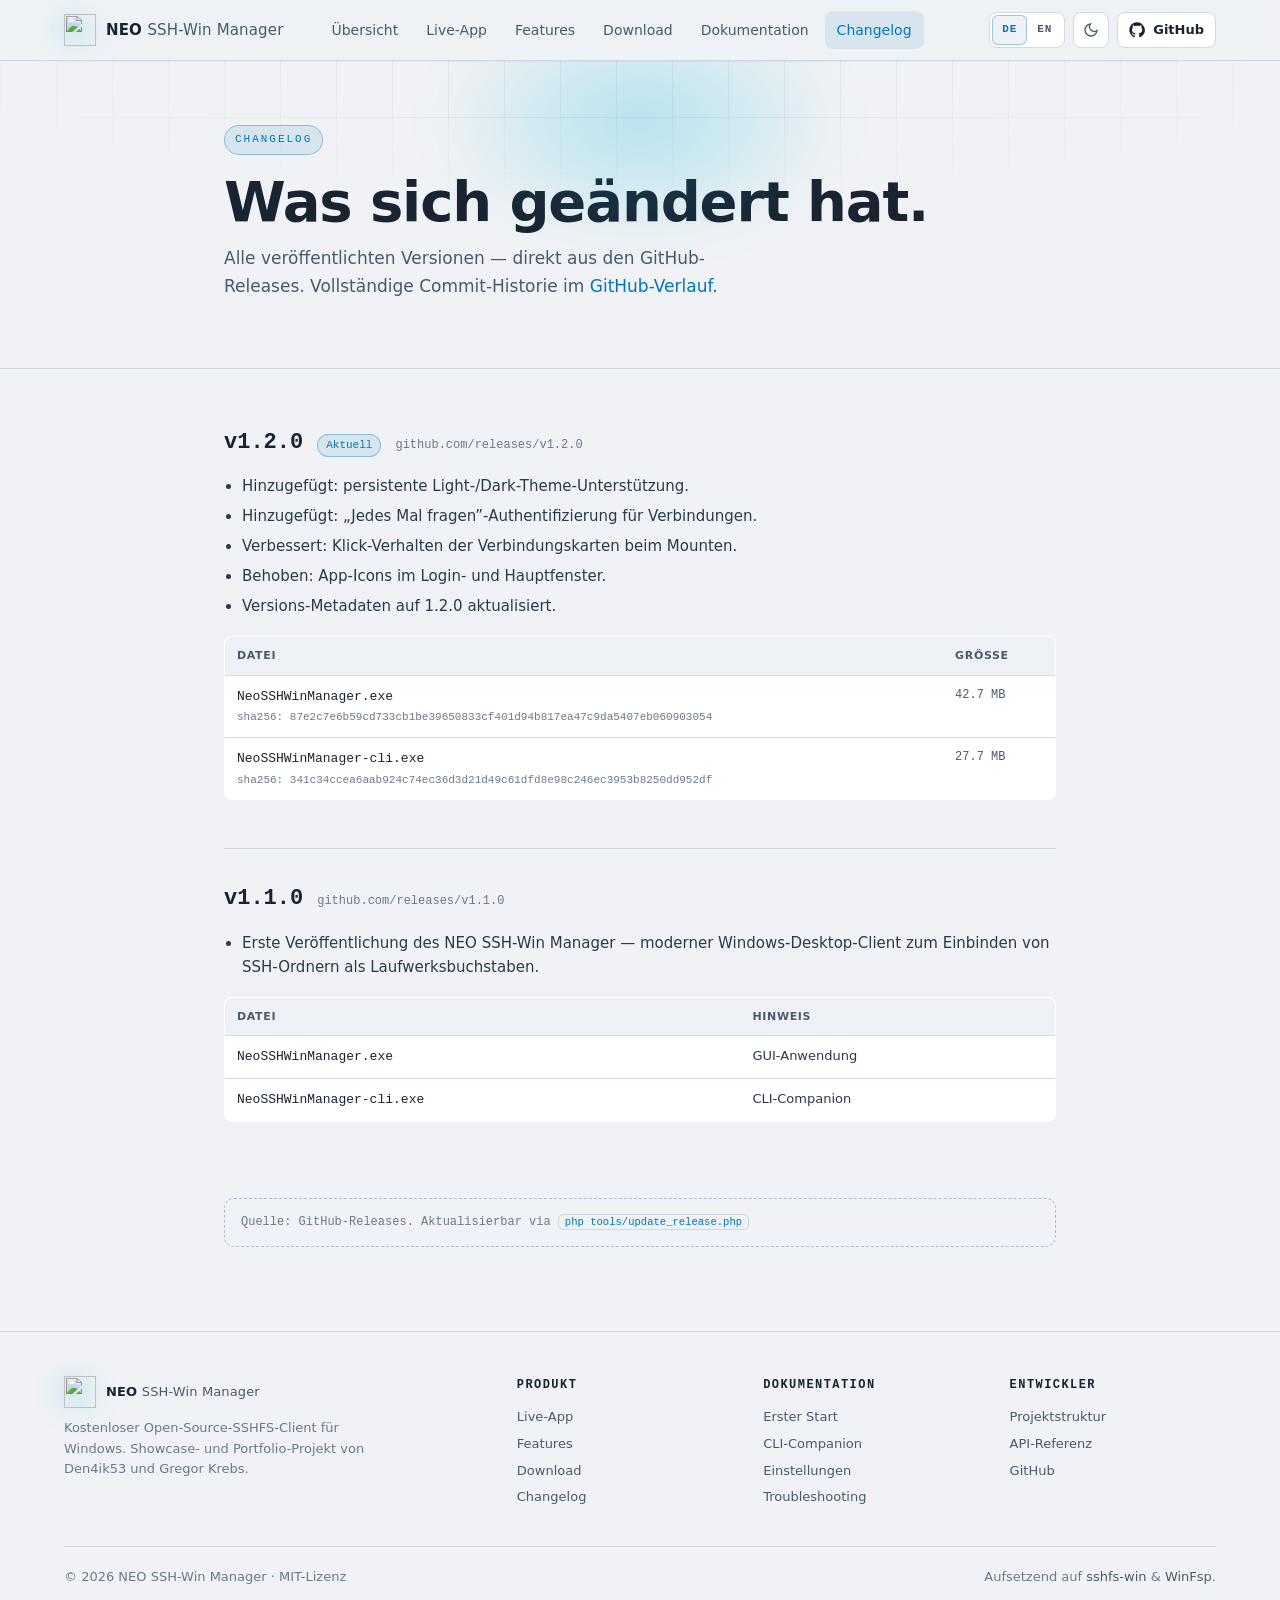
==== website/changelog.html @ 9e9fd8cf "feat: add project website and interactive browser simulation Static website (website/): - Landing pa" ====
<!DOCTYPE html>
<html lang="de" data-theme="dark">
<head>
  <meta charset="UTF-8" />
  <meta name="viewport" content="width=device-width, initial-scale=1.0" />
  <title data-i18n="title.changelog">Changelog — NEO SSH-Win Manager</title>
  <link rel="icon" type="image/png" href="assets/app_icon_only.png" />
  <link rel="stylesheet" href="assets/css/site.css" />
  <script src="assets/js/i18n.js" defer></script>
  <script src="assets/js/site.js" defer></script>
  <script src="assets/js/layout.js" defer></script>
  <style>
    .release { padding: 32px 0; border-bottom: 1px solid var(--border); }
    .release:last-child { border-bottom: none; }
    .release-head {
      display: flex; align-items: baseline; gap: 14px; flex-wrap: wrap;
      margin-bottom: 14px;
    }
    .release-tag {
      font-family: var(--mono);
      font-size: 22px;
      font-weight: 700;
      color: var(--text);
    }
    .release-date {
      font-family: var(--mono);
      font-size: 12px;
      color: var(--text-4);
    }
    .release-list { padding-left: 18px; margin: 8px 0 0; }
    .release-list li { margin: 6px 0; color: var(--text-2); }

    .assets-table {
      margin-top: 18px;
      width: 100%;
      border-collapse: collapse;
      font-size: 13px;
    }
    .assets-table th, .assets-table td {
      text-align: left;
      padding: 10px 12px;
      border-bottom: 1px solid var(--border);
    }
    .assets-table th {
      font-weight: 600;
      color: var(--text-3);
      font-size: 11px;
      text-transform: uppercase;
      letter-spacing: 0.06em;
    }
    .assets-table td a {
      font-family: var(--mono);
      font-size: 13px;
      color: var(--text);
    }
    .assets-table .sha {
      font-family: var(--mono);
      font-size: 11px;
      color: var(--text-4);
      word-break: break-all;
      display: block;
      margin-top: 2px;
    }
    .assets-table .size {
      font-family: var(--mono);
      font-size: 12px;
      color: var(--text-3);
      white-space: nowrap;
    }
    .source-fetched {
      margin-top: 28px;
      padding: 14px 16px;
      border: 1px dashed var(--border-strong);
      border-radius: 10px;
      font-size: 12px;
      color: var(--text-4);
      font-family: var(--mono);
    }
  </style>
</head>
<body>
  <div data-layout="topbar" data-pathprefix=""></div>

  <section class="hero" style="padding:64px 0 40px">
    <div class="container container-narrow">
      <span class="eyebrow" data-i18n="changelog.eyebrow">Changelog</span>
      <h1 style="margin-top:18px" data-i18n="changelog.title">Was sich geändert hat.</h1>
      <p class="lead">
        <span data-i18n="changelog.lead">Alle veröffentlichten Versionen — direkt aus den GitHub-Releases. Vollständige Commit-Historie im</span>
        <a href="https://github.com/gregorkrebs/neosshwinmanager/commits/main" target="_blank" rel="noopener" data-i18n="changelog.history">GitHub-Verlauf</a>.
      </p>
    </div>
  </section>

  <section class="section" style="padding-top:24px">
    <div class="container container-narrow">

      <!-- ============================================================ -->
      <!-- Auto-generated by tools/fetch_changelog.py — do not edit by  -->
      <!-- hand. Re-run the tool to refresh. Block start.               -->
      <!-- ============================================================ -->
      <div data-changelog-releases>

        <article class="release">
          <div class="release-head">
            <span class="release-tag">v1.2.0</span>
            <span class="badge accent" data-i18n="changelog.latest">Aktuell</span>
            <a class="release-date" href="https://github.com/gregorkrebs/neosshwinmanager/releases/tag/v1.2.0" target="_blank" rel="noopener">github.com/releases/v1.2.0</a>
          </div>
          <ul class="release-list">
            <li data-i18n="changelog.v120.theme">Hinzugefügt: persistente Light-/Dark-Theme-Unterstützung.</li>
            <li data-i18n="changelog.v120.ask">Hinzugefügt: „Jedes Mal fragen"-Authentifizierung für Verbindungen.</li>
            <li data-i18n="changelog.v120.click">Verbessert: Klick-Verhalten der Verbindungskarten beim Mounten.</li>
            <li data-i18n="changelog.v120.icons">Behoben: App-Icons im Login- und Hauptfenster.</li>
            <li data-i18n="changelog.v120.bump">Versions-Metadaten auf 1.2.0 aktualisiert.</li>
          </ul>
          <table class="assets-table">
            <thead>
              <tr><th data-i18n="changelog.col.asset">Datei</th><th data-i18n="changelog.col.size">Größe</th></tr>
            </thead>
            <tbody>
              <tr>
                <td>
                  <a href="https://github.com/gregorkrebs/neosshwinmanager/releases/download/v1.2.0/NeoSSHWinManager.exe">NeoSSHWinManager.exe</a>
                  <span class="sha">sha256: 87e2c7e6b59cd733cb1be39650833cf401d94b817ea47c9da5407eb060903054</span>
                </td>
                <td class="size">42.7 MB</td>
              </tr>
              <tr>
                <td>
                  <a href="https://github.com/gregorkrebs/neosshwinmanager/releases/download/v1.2.0/NeoSSHWinManager-cli.exe">NeoSSHWinManager-cli.exe</a>
                  <span class="sha">sha256: 341c34ccea6aab924c74ec36d3d21d49c61dfd8e98c246ec3953b8250dd952df</span>
                </td>
                <td class="size">27.7 MB</td>
              </tr>
            </tbody>
          </table>
        </article>

        <article class="release">
          <div class="release-head">
            <span class="release-tag">v1.1.0</span>
            <a class="release-date" href="https://github.com/gregorkrebs/neosshwinmanager/releases/tag/v1.1.0" target="_blank" rel="noopener">github.com/releases/v1.1.0</a>
          </div>
          <ul class="release-list">
            <li data-i18n="changelog.v110.first">
              Erste Veröffentlichung des NEO SSH-Win Manager — moderner Windows-Desktop-Client zum Einbinden von SSH-Ordnern als Laufwerksbuchstaben.
            </li>
          </ul>
          <table class="assets-table">
            <thead>
              <tr><th data-i18n="changelog.col.asset">Datei</th><th data-i18n="changelog.col.notes">Hinweis</th></tr>
            </thead>
            <tbody>
              <tr>
                <td>
                  <a href="https://github.com/gregorkrebs/neosshwinmanager/releases/download/v1.1.0/NeoSSHWinManager.exe">NeoSSHWinManager.exe</a>
                </td>
                <td data-i18n="changelog.v110.gui">GUI-Anwendung</td>
              </tr>
              <tr>
                <td>
                  <a href="https://github.com/gregorkrebs/neosshwinmanager/releases/download/v1.1.0/NeoSSHWinManager-cli.exe">NeoSSHWinManager-cli.exe</a>
                </td>
                <td data-i18n="changelog.v110.cli">CLI-Companion</td>
              </tr>
            </tbody>
          </table>
        </article>

      </div>
      <!-- End auto-generated block -->

      <p class="source-fetched">
        <span data-i18n="changelog.source">Quelle: GitHub-Releases. Aktualisierbar via</span>
        <code>php tools/update_release.php</code>
      </p>

    </div>
  </section>

  <div data-layout="footer" data-pathprefix=""></div>
</body>
</html>
---- website/assets/css/site.css ----
/* ============================================================
   NEO SSH-Win Manager — Showcase Website
   Stylesheet (Dark + Light), inspired by app theme.py
   ============================================================ */

/* ============================================================
   NEO SSH-Win Manager — Showcase Website
   Stylesheet (Dark + Light), inspired by app theme.py
   ============================================================ */

@font-face {
  font-family: "Inter";
  src: url("../fonts/inter-400.ttf") format("truetype");
  font-style: normal;
  font-weight: 400;
  font-display: swap;
}

@font-face {
  font-family: "Inter";
  src: url("../fonts/inter-500.ttf") format("truetype");
  font-style: normal;
  font-weight: 500;
  font-display: swap;
}

@font-face {
  font-family: "Inter";
  src: url("../fonts/inter-600.ttf") format("truetype");
  font-style: normal;
  font-weight: 600;
  font-display: swap;
}

@font-face {
  font-family: "Inter";
  src: url("../fonts/inter-700.ttf") format("truetype");
  font-style: normal;
  font-weight: 700;
  font-display: swap;
}

@font-face {
  font-family: "JetBrains Mono";
  src: url("../fonts/jetbrains-mono-400.ttf") format("truetype");
  font-style: normal;
  font-weight: 400;
  font-display: swap;
}

@font-face {
  font-family: "JetBrains Mono";
  src: url("../fonts/jetbrains-mono-500.ttf") format("truetype");
  font-style: normal;
  font-weight: 500;
  font-display: swap;
}

@font-face {
  font-family: "JetBrains Mono";
  src: url("../fonts/jetbrains-mono-600.ttf") format("truetype");
  font-style: normal;
  font-weight: 600;
  font-display: swap;
}

:root {
  /* Brand */
  --accent: #00b4d8;
  --accent-2: #0077b6;
  --accent-soft: rgba(0, 180, 216, 0.12);
  --accent-border: rgba(0, 180, 216, 0.35);
  --ok: #00d464;
  --warn: #f59e0b;
  --err: #ef4444;

  /* Mono font stack */
  --mono: "JetBrains Mono", "Fira Code", ui-monospace, "Cascadia Mono",
          "SF Mono", Menlo, Consolas, monospace;
  --sans: "Inter", "Segoe UI", system-ui, -apple-system, sans-serif;
}

/* Dark (default) — values lifted from src/ui/theme.py */
:root,
[data-theme="dark"] {
  --bg-0: #0a0a0f;        /* deepest */
  --bg-1: #0d0d12;        /* main bg */
  --bg-2: #0f0f1a;        /* tabs / pane */
  --bg-3: #14141f;        /* card */
  --bg-4: #1a1a2e;        /* hover / sidebar */
  --bg-code: #08080c;
  --border: #1e1e30;
  --border-strong: #2a2a4a;
  --text: #e4eaf0;
  --text-2: #c8d6e5;
  --text-3: #8b949e;
  --text-4: #556070;
  --text-faint: #3f4e5e;
  --link: #58a6ff;

  --shadow-card: 0 1px 0 rgba(255, 255, 255, 0.02) inset,
                 0 24px 60px -30px rgba(0, 0, 0, 0.7);
  --grid-line: rgba(255, 255, 255, 0.035);
}

[data-theme="light"] {
  --bg-0: #e4e8ef;
  --bg-1: #f0f2f5;
  --bg-2: #f8fafc;
  --bg-3: #ffffff;
  --bg-4: #eef2f7;
  --bg-code: #0f1218;     /* keep code blocks dark in light mode */
  --border: #d0d8e4;
  --border-strong: #a8c0d8;
  --text: #1a2332;
  --text-2: #2a3a4a;
  --text-3: #4a5a6a;
  --text-4: #6a7a8a;
  --text-faint: #9aacbe;
  --link: #0077b6;
  --accent: #0077b6;
  --accent-2: #00b4d8;
  --accent-soft: rgba(0, 119, 182, 0.10);
  --accent-border: rgba(0, 119, 182, 0.35);

  --shadow-card: 0 1px 2px rgba(15, 23, 42, 0.04),
                 0 12px 40px -20px rgba(15, 23, 42, 0.18);
  --grid-line: rgba(15, 23, 42, 0.05);
}

/* ----------------------------------------------------------- */
/* Reset                                                        */
/* ----------------------------------------------------------- */
*, *::before, *::after { box-sizing: border-box; }
html { scroll-behavior: smooth; }
body {
  margin: 0;
  background: var(--bg-1);
  color: var(--text-2);
  font-family: var(--sans);
  font-size: 15px;
  line-height: 1.6;
  -webkit-font-smoothing: antialiased;
  text-rendering: optimizeLegibility;
}
a { color: var(--link); text-decoration: none; }
a:hover { color: var(--accent); }
img, svg { max-width: 100%; display: block; }
button { font: inherit; cursor: pointer; }
code, pre, kbd { font-family: var(--mono); }
::selection { background: var(--accent); color: #0a0a0f; }

/* ----------------------------------------------------------- */
/* Layout                                                       */
/* ----------------------------------------------------------- */
.container {
  max-width: 1200px;
  margin: 0 auto;
  padding: 0 24px;
}
.container-narrow {
  max-width: 880px;
  margin: 0 auto;
  padding: 0 24px;
}

/* ----------------------------------------------------------- */
/* Top Bar                                                      */
/* ----------------------------------------------------------- */
.topbar {
  position: sticky;
  top: 0;
  z-index: 50;
  background: color-mix(in oklab, var(--bg-1) 88%, transparent);
  backdrop-filter: saturate(140%) blur(10px);
  -webkit-backdrop-filter: saturate(140%) blur(10px);
  border-bottom: 1px solid var(--border);
}
.topbar-inner {
  display: flex;
  align-items: center;
  gap: 24px;
  height: 60px;
}
.brand {
  display: flex;
  align-items: center;
  gap: 10px;
  color: var(--text);
  font-weight: 600;
  letter-spacing: 0.01em;
}
.brand-mark {
  width: 32px; height: 32px;
  display: block;
  object-fit: contain;
  filter: drop-shadow(0 4px 14px rgba(0, 180, 216, 0.45));
}
.brand-name { font-family: var(--sans); line-height: 16px;}
.brand-name b { color: var(--text); }
.brand-name span { color: var(--text-3); font-weight: 500; }

.nav {
  display: flex;
  gap: 4px;
  margin-left: 12px;
}
.nav a {
  color: var(--text-3);
  padding: 8px 12px;
  border-radius: 8px;
  font-size: 14px;
  font-weight: 500;
}
.nav a:hover { color: var(--text); background: var(--bg-3); }
.nav a.active { color: var(--accent); background: var(--accent-soft); }

.topbar-actions {
  margin-left: auto;
  display: flex;
  align-items: center;
  gap: 8px;
}
.icon-btn {
  width: 36px; height: 36px;
  border-radius: 8px;
  background: var(--bg-3);
  border: 1px solid var(--border);
  color: var(--text-3);
  display: grid; place-items: center;
  transition: all 0.15s;
}
.icon-btn:hover {
  background: var(--bg-4);
  border-color: var(--border-strong);
  color: var(--text);
}
.icon-btn svg { width: 16px; height: 16px; }

.menu-btn { display: none; }

/* ----------------------------------------------------------- */
/* Language switch                                              */
/* ----------------------------------------------------------- */
.lang-switch {
  display: inline-flex;
  background: var(--bg-3);
  border: 1px solid var(--border);
  border-radius: 8px;
  padding: 2px;
  height: 36px;
  box-sizing: border-box;
}
.lang-switch button {
  appearance: none;
  background: transparent;
  border: 0;
  color: var(--text-3);
  font-family: var(--mono);
  font-size: 11px;
  font-weight: 600;
  letter-spacing: 0.08em;
  padding: 0 10px;
  border-radius: 6px;
  cursor: pointer;
  transition: all 0.15s;
  min-width: 30px;
}
.lang-switch button:hover { color: var(--text); }
.lang-switch button.active {
  background: var(--bg-4);
  color: var(--accent);
  box-shadow: 0 0 0 1px var(--accent-border) inset;
}

/* ----------------------------------------------------------- */
/* Buttons                                                      */
/* ----------------------------------------------------------- */
.btn {
  display: inline-flex;
  align-items: center;
  gap: 8px;
  padding: 10px 16px;
  border-radius: 8px;
  font-size: 14px;
  font-weight: 600;
  border: 1px solid var(--border);
  background: var(--bg-3);
  color: var(--text);
  transition: all 0.15s ease;
  text-decoration: none;
  white-space: nowrap;
}
.btn:hover {
  border-color: var(--border-strong);
  background: var(--bg-4);
  color: var(--text);
}
.btn svg { width: 16px; height: 16px; }
.btn-primary {
  background: linear-gradient(180deg, var(--accent), var(--accent-2));
  color: #fff;
  border: 1px solid transparent;
  box-shadow: 0 1px 0 rgba(255,255,255,0.18) inset,
              0 8px 24px -8px rgba(0, 180, 216, 0.6);
}
.btn-primary:hover {
  color: #fff;
  filter: brightness(1.08);
}
.btn-ghost {
  background: transparent;
}
.btn-sm { padding: 7px 11px; font-size: 13px; }
.btn-lg { padding: 13px 20px; font-size: 15px; }

/* ----------------------------------------------------------- */
/* Hero                                                         */
/* ----------------------------------------------------------- */
.hero {
  position: relative;
  padding: 72px 0 56px;
  border-bottom: 1px solid var(--border);
  overflow: hidden;
}
.hero::before {
  content: "";
  position: absolute; inset: 0;
  background-image:
    linear-gradient(var(--grid-line) 1px, transparent 1px),
    linear-gradient(90deg, var(--grid-line) 1px, transparent 1px);
  background-size: 56px 56px;
  mask-image: radial-gradient(ellipse 80% 60% at 50% 0%, #000 30%, transparent 75%);
  -webkit-mask-image: radial-gradient(ellipse 80% 60% at 50% 0%, #000 30%, transparent 75%);
  pointer-events: none;
}
.hero::after {
  content: "";
  position: absolute;
  top: -120px; left: 50%;
  width: 600px; height: 360px;
  transform: translateX(-50%);
  background: radial-gradient(closest-side, rgba(0, 180, 216, 0.25), transparent 70%);
  filter: blur(20px);
  pointer-events: none;
}
.hero-inner {
  position: relative;
  display: grid;
  grid-template-columns: 1.05fr 1fr;
  gap: 56px;
  align-items: center;
}
.eyebrow {
  display: inline-flex;
  align-items: center;
  gap: 8px;
  font-family: var(--mono);
  font-size: 11px;
  text-transform: uppercase;
  letter-spacing: 0.18em;
  color: var(--accent);
  background: var(--accent-soft);
  border: 1px solid var(--accent-border);
  padding: 5px 10px;
  border-radius: 999px;
}
.eyebrow .dot {
  width: 6px; height: 6px; border-radius: 50%;
  background: var(--ok);
  box-shadow: 0 0 0 3px rgba(0, 212, 100, 0.18);
}
.hero h1 {
  font-size: clamp(34px, 5vw, 56px);
  font-weight: 700;
  line-height: 1.05;
  letter-spacing: -0.02em;
  color: var(--text);
  margin: 18px 0 14px;
}
.hero h1 .accent {
  background: linear-gradient(180deg, var(--accent) 30%, var(--accent-2));
  -webkit-background-clip: text; background-clip: text;
  color: transparent;
}
.hero p.lead {
  font-size: 17px;
  color: var(--text-3);
  max-width: 560px;
  margin: 0 0 28px;
}
.hero-actions {
  display: flex;
  flex-wrap: wrap;
  gap: 10px;
  margin-bottom: 22px;
}
.hero-meta {
  display: flex;
  flex-wrap: wrap;
  gap: 22px;
  color: var(--text-4);
  font-size: 13px;
}
.hero-meta .meta-item {
  display: inline-flex; align-items: center; gap: 8px;
}
.hero-meta svg { width: 14px; height: 14px; color: var(--accent); }

/* App preview frame in hero */
.app-frame {
  position: relative;
  background: var(--bg-3);
  border: 1px solid var(--border);
  border-radius: 14px;
  box-shadow: var(--shadow-card),
              0 0 0 1px rgba(0, 180, 216, 0.06),
              0 60px 100px -50px rgba(0, 180, 216, 0.25);
  overflow: hidden;
}
.app-frame .titlebar {
  display: flex; align-items: center; gap: 8px;
  padding: 10px 14px;
  background: var(--bg-4);
  border-bottom: 1px solid var(--border);
  font-family: var(--mono); font-size: 11px; color: var(--text-4);
}
.app-frame .titlebar .dots {
  display: flex; gap: 6px; margin-right: 10px;
}
.app-frame .titlebar .dots span {
  width: 11px; height: 11px; border-radius: 50%;
  background: var(--text-faint); opacity: 0.45;
}

/* ----------------------------------------------------------- */
/* Sections                                                     */
/* ----------------------------------------------------------- */
.section {
  padding: 72px 0;
  border-bottom: 1px solid var(--border);
}
.section-title {
  font-size: clamp(24px, 3vw, 32px);
  font-weight: 700;
  color: var(--text);
  letter-spacing: -0.01em;
  margin: 0 0 6px;
}
.section-sub {
  color: var(--text-3);
  margin: 0 0 36px;
  max-width: 640px;
}
.section-eyebrow {
  font-family: var(--mono);
  font-size: 11px;
  letter-spacing: 0.18em;
  text-transform: uppercase;
  color: var(--accent);
  margin: 0 0 12px;
}

/* Cards / grids */
.grid {
  display: grid;
  gap: 16px;
}
.grid-3 { grid-template-columns: repeat(3, 1fr); }
.grid-2 { grid-template-columns: repeat(2, 1fr); }

.card {
  background: var(--bg-3);
  border: 1px solid var(--border);
  border-radius: 12px;
  padding: 22px;
  transition: border-color 0.15s, transform 0.15s;
}
.card:hover {
  border-color: var(--border-strong);
}
.card .card-icon {
  width: 36px; height: 36px;
  border-radius: 8px;
  background: var(--accent-soft);
  border: 1px solid var(--accent-border);
  color: var(--accent);
  display: grid; place-items: center;
  margin-bottom: 14px;
}
.card .card-icon svg { width: 18px; height: 18px; }

.card.feature-highlight {
  border-color: var(--accent-border);
  background:
    linear-gradient(180deg, rgba(0, 180, 216, 0.06), transparent 40%),
    var(--bg-3);
  position: relative;
}
.card.feature-highlight::before {
  content: "";
  position: absolute;
  inset: -1px;
  border-radius: inherit;
  padding: 1px;
  background: linear-gradient(180deg, var(--accent-border), transparent 60%);
  -webkit-mask: linear-gradient(#000 0 0) content-box, linear-gradient(#000 0 0);
          mask: linear-gradient(#000 0 0) content-box, linear-gradient(#000 0 0);
  -webkit-mask-composite: xor;
          mask-composite: exclude;
  pointer-events: none;
}
.card.feature-highlight .card-icon {
  background: linear-gradient(135deg, var(--accent-2), var(--accent));
  color: #fff;
  box-shadow: 0 6px 18px -8px rgba(0, 180, 216, 0.6);
}
.card h3 {
  font-size: 15px;
  font-weight: 600;
  color: var(--text);
  margin: 0 0 6px;
}
.card p {
  font-size: 14px;
  color: var(--text-3);
  margin: 0;
}

/* ----------------------------------------------------------- */
/* Code blocks                                                  */
/* ----------------------------------------------------------- */
pre {
  background: var(--bg-code);
  color: #c8d6e5;
  border: 1px solid #1a1a2e;
  border-radius: 10px;
  padding: 16px 18px;
  overflow-x: auto;
  font-size: 13px;
  line-height: 1.55;
  margin: 16px 0;
}
:not(pre) > code {
  background: var(--bg-4);
  color: var(--accent);
  border: 1px solid var(--border);
  padding: 1px 6px;
  border-radius: 5px;
  font-size: 0.88em;
}
pre code { color: inherit; background: none; border: none; padding: 0; }

/* ----------------------------------------------------------- */
/* Docs layout                                                  */
/* ----------------------------------------------------------- */
.docs {
  display: grid;
  grid-template-columns: 240px 1fr;
  gap: 48px;
  padding: 36px 0 72px;
}
.docs-side {
  position: sticky;
  top: 80px;
  align-self: start;
  max-height: calc(100vh - 100px);
  overflow-y: auto;
  padding-right: 8px;
  font-size: 14px;
}
.docs-side .group {
  margin-bottom: 22px;
}
.docs-side .group-title {
  font-family: var(--mono);
  font-size: 10px;
  letter-spacing: 0.18em;
  text-transform: uppercase;
  color: var(--text-4);
  margin: 0 0 8px;
  padding-left: 10px;
}
.docs-side a {
  display: block;
  padding: 6px 10px;
  border-radius: 6px;
  color: var(--text-3);
  font-weight: 500;
}
.docs-side a:hover { background: var(--bg-3); color: var(--text); }
.docs-side a.active {
  background: var(--accent-soft);
  color: var(--accent);
  border-left: 2px solid var(--accent);
  padding-left: 8px;
}

.docs-main {
  min-width: 0;
}
.docs-main h1 {
  font-size: clamp(28px, 3vw, 36px);
  font-weight: 700;
  color: var(--text);
  letter-spacing: -0.01em;
  margin: 0 0 8px;
}
.docs-main > .lead {
  color: var(--text-3);
  font-size: 16px;
  margin: 0 0 32px;
}
.docs-main h2 {
  font-size: 22px;
  font-weight: 700;
  color: var(--text);
  margin: 40px 0 8px;
  letter-spacing: -0.005em;
}
.docs-main h3 {
  font-size: 16px;
  font-weight: 600;
  color: var(--text);
  margin: 28px 0 6px;
}
.docs-main p { color: var(--text-2); margin: 10px 0; }
.docs-main ul, .docs-main ol {
  color: var(--text-2);
  padding-left: 22px;
}
.docs-main li { margin: 5px 0; }
.docs-main hr {
  border: none;
  border-top: 1px solid var(--border);
  margin: 36px 0;
}

.callout {
  display: flex;
  gap: 12px;
  padding: 14px 16px;
  border: 1px solid var(--border);
  border-left: 3px solid var(--accent);
  background: var(--bg-3);
  border-radius: 8px;
  margin: 18px 0;
  font-size: 14px;
  color: var(--text-2);
}
.callout.warn { border-left-color: var(--warn); }
.callout.warn .callout-icon { color: var(--warn); }
.callout.danger { border-left-color: var(--err); }
.callout.danger .callout-icon { color: var(--err); }
.callout-icon { color: var(--accent); flex: none; }
.callout-icon svg { width: 18px; height: 18px; margin-top: 2px; }
.callout strong { color: var(--text); }

/* Tables */
table {
  width: 100%;
  border-collapse: collapse;
  margin: 16px 0;
  font-size: 14px;
  background: var(--bg-3);
  border: 1px solid var(--border);
  border-radius: 8px;
  overflow: hidden;
}
th, td {
  text-align: left;
  padding: 10px 14px;
  border-bottom: 1px solid var(--border);
  vertical-align: top;
}
th {
  background: var(--bg-4);
  color: var(--text);
  font-weight: 600;
  font-size: 12px;
  text-transform: uppercase;
  letter-spacing: 0.05em;
}
tr:last-child td { border-bottom: none; }
td code { white-space: nowrap; }

/* ----------------------------------------------------------- */
/* App mockup (used in hero)                                    */
/* ----------------------------------------------------------- */
.app-mockup { font-family: var(--sans); font-size: 12px; }
.app-mockup .app-body {
  display: grid;
  grid-template-columns: 56px 3fr 2fr;
  height: 360px;
}
.app-mockup .sidebar {
  background: var(--bg-1);
  border-right: 1px solid var(--border);
  padding: 14px 8px;
  display: flex; flex-direction: column; gap: 8px; align-items: center;
}
.app-mockup .side-icon {
  width: 36px; height: 36px;
  border-radius: 8px;
  background: var(--bg-3);
  border: 1px solid var(--border);
  display: grid; place-items: center;
  color: var(--text-4);
}
.app-mockup .side-icon.active {
  background: var(--accent-soft);
  border-color: var(--accent-border);
  color: var(--accent);
}
.app-mockup .side-icon svg { width: 16px; height: 16px; }
.app-mockup .main {
  padding: 14px;
  background: var(--bg-1);
  overflow: hidden;
}
.app-mockup .main-head {
  display: flex; justify-content: space-between; align-items: center;
  margin-bottom: 12px;
}
.app-mockup .main-head .title {
  color: var(--text); font-weight: 600; font-size: 13px;
}
.app-mockup .pill {
  display: inline-flex; align-items: center; gap: 6px;
  padding: 3px 8px;
  background: var(--bg-3);
  border: 1px solid var(--border);
  border-radius: 999px;
  color: var(--text-3);
  font-family: var(--mono); font-size: 10px;
}
.app-mockup .conn-row {
  display: grid;
  grid-template-columns: 22px 1fr auto auto;
  gap: 10px;
  align-items: center;
  padding: 10px 12px;
  background: var(--bg-3);
  border: 1px solid var(--border);
  border-radius: 10px;
  margin-bottom: 8px;
}
.app-mockup .conn-row.mounted {
  border-color: var(--accent-border);
  background: color-mix(in oklab, var(--bg-3) 80%, var(--accent-soft));
}
.app-mockup .conn-row .conn-icon {
  width: 22px; height: 22px;
  display: grid; place-items: center;
  color: var(--text-4);
}
.app-mockup .conn-row.mounted .conn-icon { color: var(--accent); }
.app-mockup .conn-row .conn-icon svg { width: 16px; height: 16px; }
.app-mockup .conn-row .conn-name {
  color: var(--text); font-weight: 600; font-size: 11px;
}
.app-mockup .conn-row .conn-host {
  color: var(--text-4); font-family: var(--mono); font-size: 8px;
}
.app-mockup .conn-row .drive {
  font-family: var(--mono); font-size: 8px; font-weight: 700;
  padding: 2px 7px;
  border-radius: 5px;
  background: var(--bg-4);
  color: var(--accent);
  border: 1px solid var(--accent-border);
}
.app-mockup .conn-row.mounted .drive {
  background: rgba(0, 212, 100, 0.10);
  color: var(--ok);
  border-color: var(--ok);
}
.app-mockup .conn-row .toggle {
  width: 18px; height: 18px;
  border-radius: 50%;
  border: 1px solid var(--border-strong);
  background: var(--bg-4);
  color: var(--text-3);
  display: grid; place-items: center;
}
.app-mockup .conn-row.mounted .toggle {
  background: rgba(0, 212, 100, 0.12);
  border-color: var(--ok);
  color: var(--ok);
}
.app-mockup .right {
  background: var(--bg-1);
  border-left: 1px solid var(--border);
  padding: 14px 12px;
  font-size: 11px;
}
.app-mockup .right .sec-title {
  color: var(--accent);
  font-family: var(--mono);
  font-size: 9px;
  text-transform: uppercase;
  letter-spacing: 0.12em;
  margin: 0 0 6px;
}
.app-mockup .stat {
  display: flex; justify-content: space-between;
  padding: 4px 0;
  color: var(--text-3);
}
.app-mockup .stat span { color: var(--text); font-family: var(--mono); }
.app-mockup .bar {
  height: 4px; background: var(--bg-3);
  border-radius: 4px; overflow: hidden;
  margin: 6px 0 12px;
}
.app-mockup .bar > i {
  display: block; height: 100%;
  background: linear-gradient(90deg, var(--accent-2), var(--accent));
}
.app-mockup .statusbar {
  display: flex; align-items: center; justify-content: space-between;
  padding: 6px 12px;
  background: var(--bg-0);
  border-top: 1px solid var(--border);
  color: var(--text-4);
  font-size: 10px;
  font-family: var(--mono);
}
.app-mockup .status-dot {
  width: 6px; height: 6px; border-radius: 50%;
  background: var(--ok); display: inline-block;
  margin-right: 6px;
  box-shadow: 0 0 8px var(--ok);
}

/* ----------------------------------------------------------- */
/* Logos / footer                                               */
/* ----------------------------------------------------------- */
.footer {
  padding: 44px 0;
  color: var(--text-4);
  font-size: 13px;
}
.footer-grid {
  display: grid;
  grid-template-columns: 2fr 1fr 1fr 1fr;
  gap: 40px;
  margin-bottom: 32px;
}
.footer h4 {
  color: var(--text);
  font-size: 12px;
  text-transform: uppercase;
  letter-spacing: 0.12em;
  margin: 0 0 12px;
  font-family: var(--mono);
}
.footer ul { list-style: none; padding: 0; margin: 0; }
.footer li { margin: 6px 0; }
.footer a { color: var(--text-3); }
.footer a:hover { color: var(--text); }
.footer-bottom {
  border-top: 1px solid var(--border);
  padding-top: 20px;
  display: flex; justify-content: space-between; flex-wrap: wrap; gap: 12px;
}

/* ----------------------------------------------------------- */
/* Tag / badge                                                  */
/* ----------------------------------------------------------- */
.badge {
  display: inline-flex; align-items: center; gap: 5px;
  padding: 2px 8px;
  font-size: 11px;
  font-family: var(--mono);
  background: var(--bg-4);
  color: var(--text-3);
  border: 1px solid var(--border);
  border-radius: 999px;
}
.badge.accent { color: var(--accent); border-color: var(--accent-border); background: var(--accent-soft); }
.badge.ok { color: var(--ok); border-color: rgba(0,212,100,0.4); background: rgba(0,212,100,0.10); }

/* ----------------------------------------------------------- */
/* Responsive                                                   */
/* ----------------------------------------------------------- */
@media (max-width: 1150px) {
  .hero-inner { grid-template-columns: 1fr; gap: 36px; }
  .grid-3 { grid-template-columns: repeat(2, 1fr); }
  .docs { grid-template-columns: 1fr; gap: 20px; }
  .docs-side {
    position: static;
    max-height: none;
    border: 1px solid var(--border);
    background: var(--bg-3);
    border-radius: 10px;
    padding: 16px;
  }
  .footer-grid { grid-template-columns: 1fr 1fr; }

  .nav { display: none; }
  .menu-btn { display: grid; }
  .nav.open {
    display: flex;
    position: absolute; left: 0; right: 0; top: 60px;
    flex-direction: column;
    background: var(--bg-1);
    padding: 12px 16px;
    border-bottom: 1px solid var(--border);
    gap: 2px;
  }
  .nav.open a { padding: 12px 14px; }
  .grid-3, .grid-2 { grid-template-columns: 1fr; }
  .footer-grid { grid-template-columns: 1fr; gap: 24px; }
  .section { padding: 56px 0; }
  .hero { padding: 48px 0 40px; }
  .app-mockup .app-body { grid-template-columns: 48px 1fr; }
  .app-mockup .right { display: none; }
}

@media (max-width: 625px) {
    .hero-actions a.btn.btn-primary.btn-lg {
    display: flex;
    flex-direction: row-reverse;
  }
  .hero-actions a {
      min-width: 100%;
      display: flex;
      justify-content: space-between;
  }
}

@media (max-width: 570px) {
  span[data-i18n="btn.github"] {
    display: none;
  }
}

@media (max-width: 530px) {
  button[aria-pressed="true"] {
    display: none;
  }
}

@media (max-width: 475px) {
  .brand-name {
      font-size: 12px;
  }
}
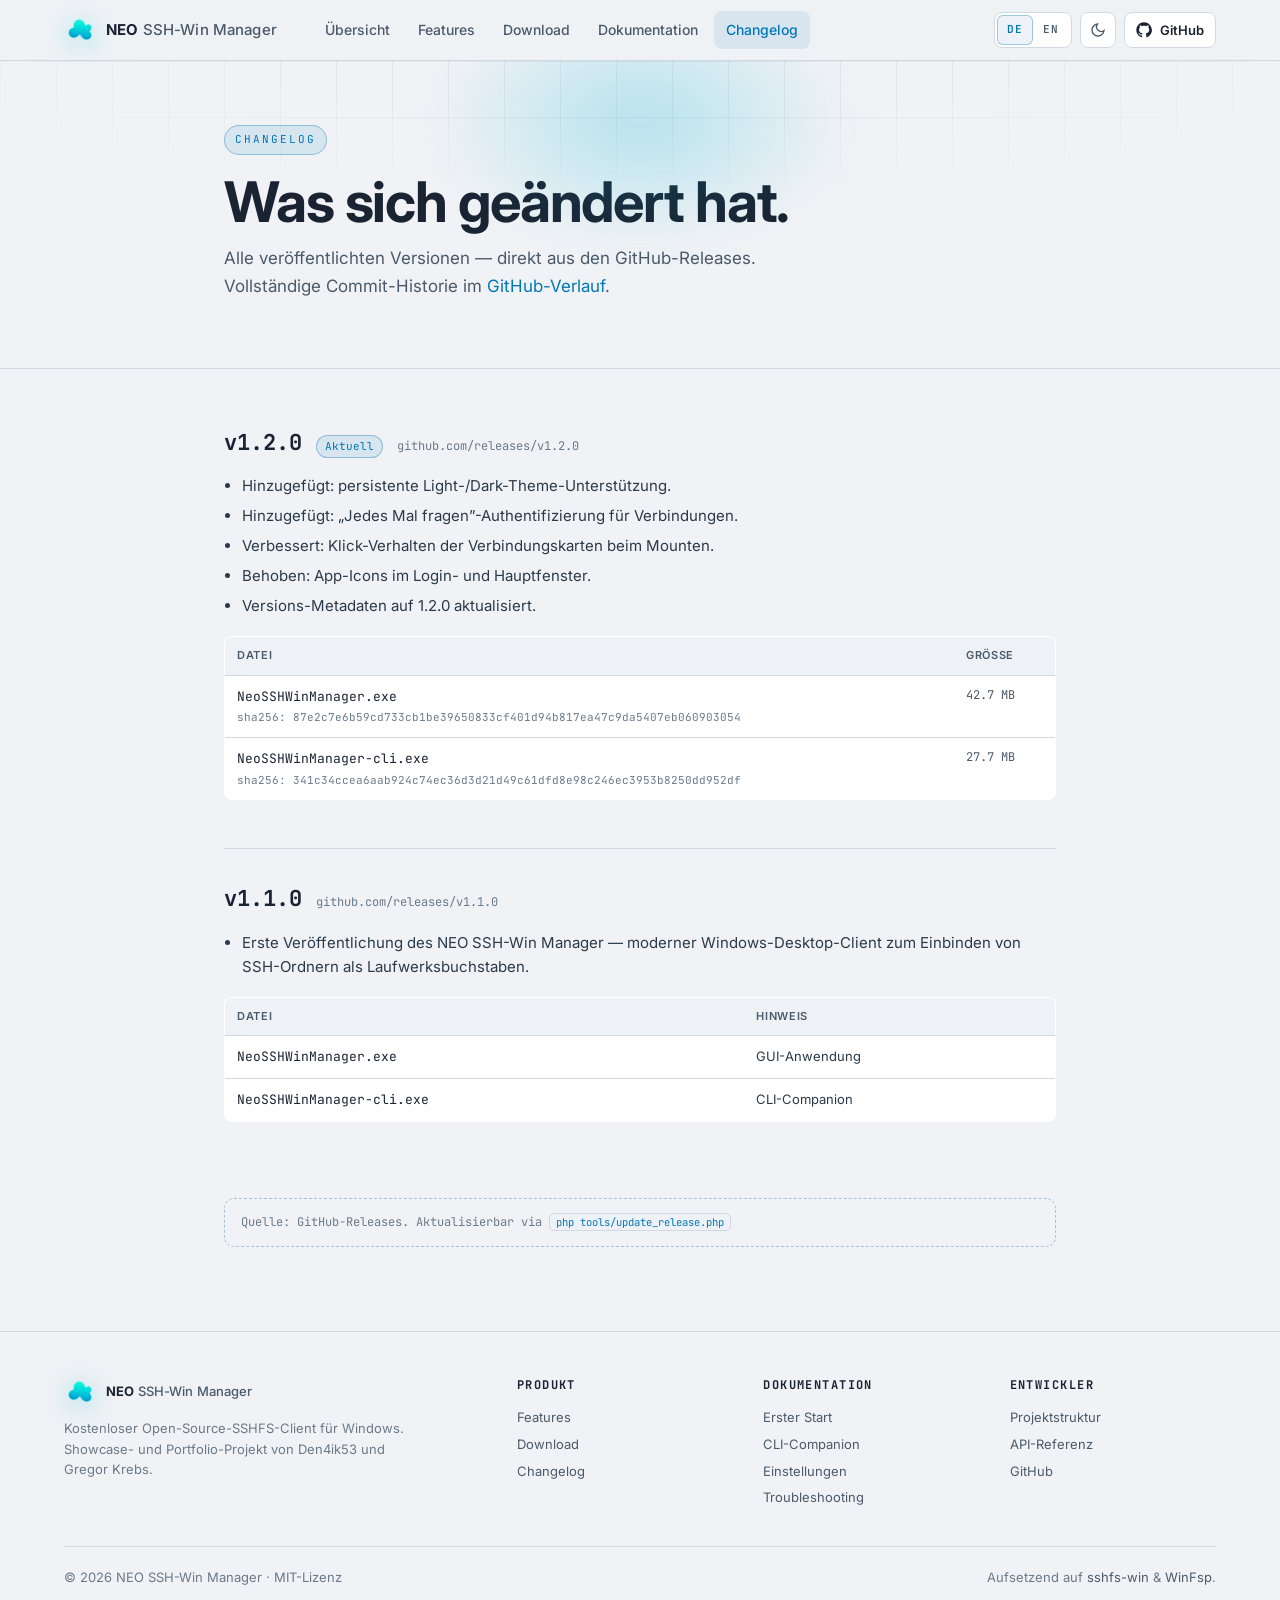
==== commit ea5813ad: "feat: add missing Lucide SVG icon assets x, arrow-right, minus, check and chevron-down icons were re" ====
--- a/website/changelog.html
+++ b/website/changelog.html
@@ -5,6 +5,7 @@
   <meta name="viewport" content="width=device-width, initial-scale=1.0" />
   <title data-i18n="title.changelog">Changelog — NEO SSH-Win Manager</title>
   <link rel="icon" type="image/png" href="assets/app_icon_only.png" />
+  <link rel="stylesheet" href="https://fonts.googleapis.com/css2?family=Inter:wght@400;500;600;700&family=JetBrains+Mono:wght@400;500;600&display=swap" />
   <link rel="stylesheet" href="assets/css/site.css" />
   <script src="assets/js/i18n.js" defer></script>
   <script src="assets/js/site.js" defer></script>
--- a/website/assets/css/site.css
+++ b/website/assets/css/site.css
@@ -2,67 +2,6 @@
    NEO SSH-Win Manager — Showcase Website
    Stylesheet (Dark + Light), inspired by app theme.py
    ============================================================ */
-
-/* ============================================================
-   NEO SSH-Win Manager — Showcase Website
-   Stylesheet (Dark + Light), inspired by app theme.py
-   ============================================================ */
-
-@font-face {
-  font-family: "Inter";
-  src: url("../fonts/inter-400.ttf") format("truetype");
-  font-style: normal;
-  font-weight: 400;
-  font-display: swap;
-}
-
-@font-face {
-  font-family: "Inter";
-  src: url("../fonts/inter-500.ttf") format("truetype");
-  font-style: normal;
-  font-weight: 500;
-  font-display: swap;
-}
-
-@font-face {
-  font-family: "Inter";
-  src: url("../fonts/inter-600.ttf") format("truetype");
-  font-style: normal;
-  font-weight: 600;
-  font-display: swap;
-}
-
-@font-face {
-  font-family: "Inter";
-  src: url("../fonts/inter-700.ttf") format("truetype");
-  font-style: normal;
-  font-weight: 700;
-  font-display: swap;
-}
-
-@font-face {
-  font-family: "JetBrains Mono";
-  src: url("../fonts/jetbrains-mono-400.ttf") format("truetype");
-  font-style: normal;
-  font-weight: 400;
-  font-display: swap;
-}
-
-@font-face {
-  font-family: "JetBrains Mono";
-  src: url("../fonts/jetbrains-mono-500.ttf") format("truetype");
-  font-style: normal;
-  font-weight: 500;
-  font-display: swap;
-}
-
-@font-face {
-  font-family: "JetBrains Mono";
-  src: url("../fonts/jetbrains-mono-600.ttf") format("truetype");
-  font-style: normal;
-  font-weight: 600;
-  font-display: swap;
-}
 
 :root {
   /* Brand */
@@ -196,7 +135,7 @@
   object-fit: contain;
   filter: drop-shadow(0 4px 14px rgba(0, 180, 216, 0.45));
 }
-.brand-name { font-family: var(--sans); line-height: 16px;}
+.brand-name { font-family: var(--sans); }
 .brand-name b { color: var(--text); }
 .brand-name span { color: var(--text-3); font-weight: 500; }
 
@@ -690,7 +629,7 @@
 .app-mockup { font-family: var(--sans); font-size: 12px; }
 .app-mockup .app-body {
   display: grid;
-  grid-template-columns: 56px 3fr 2fr;
+  grid-template-columns: 56px 1fr 180px;
   height: 360px;
 }
 .app-mockup .sidebar {
@@ -757,13 +696,13 @@
 .app-mockup .conn-row.mounted .conn-icon { color: var(--accent); }
 .app-mockup .conn-row .conn-icon svg { width: 16px; height: 16px; }
 .app-mockup .conn-row .conn-name {
-  color: var(--text); font-weight: 600; font-size: 11px;
+  color: var(--text); font-weight: 600; font-size: 12px;
 }
 .app-mockup .conn-row .conn-host {
-  color: var(--text-4); font-family: var(--mono); font-size: 8px;
+  color: var(--text-4); font-family: var(--mono); font-size: 10px;
 }
 .app-mockup .conn-row .drive {
-  font-family: var(--mono); font-size: 8px; font-weight: 700;
+  font-family: var(--mono); font-size: 10px; font-weight: 700;
   padding: 2px 7px;
   border-radius: 5px;
   background: var(--bg-4);
@@ -776,7 +715,7 @@
   border-color: var(--ok);
 }
 .app-mockup .conn-row .toggle {
-  width: 18px; height: 18px;
+  width: 26px; height: 26px;
   border-radius: 50%;
   border: 1px solid var(--border-strong);
   background: var(--bg-4);
@@ -884,7 +823,7 @@
 /* ----------------------------------------------------------- */
 /* Responsive                                                   */
 /* ----------------------------------------------------------- */
-@media (max-width: 1150px) {
+@media (max-width: 960px) {
   .hero-inner { grid-template-columns: 1fr; gap: 36px; }
   .grid-3 { grid-template-columns: repeat(2, 1fr); }
   .docs { grid-template-columns: 1fr; gap: 20px; }
@@ -897,7 +836,8 @@
     padding: 16px;
   }
   .footer-grid { grid-template-columns: 1fr 1fr; }
-
+}
+@media (max-width: 640px) {
   .nav { display: none; }
   .menu-btn { display: grid; }
   .nav.open {
@@ -917,33 +857,3 @@
   .app-mockup .app-body { grid-template-columns: 48px 1fr; }
   .app-mockup .right { display: none; }
 }
-
-@media (max-width: 625px) {
-    .hero-actions a.btn.btn-primary.btn-lg {
-    display: flex;
-    flex-direction: row-reverse;
-  }
-  .hero-actions a {
-      min-width: 100%;
-      display: flex;
-      justify-content: space-between;
-  }
-}
-
-@media (max-width: 570px) {
-  span[data-i18n="btn.github"] {
-    display: none;
-  }
-}
-
-@media (max-width: 530px) {
-  button[aria-pressed="true"] {
-    display: none;
-  }
-}
-
-@media (max-width: 475px) {
-  .brand-name {
-      font-size: 12px;
-  }
-}
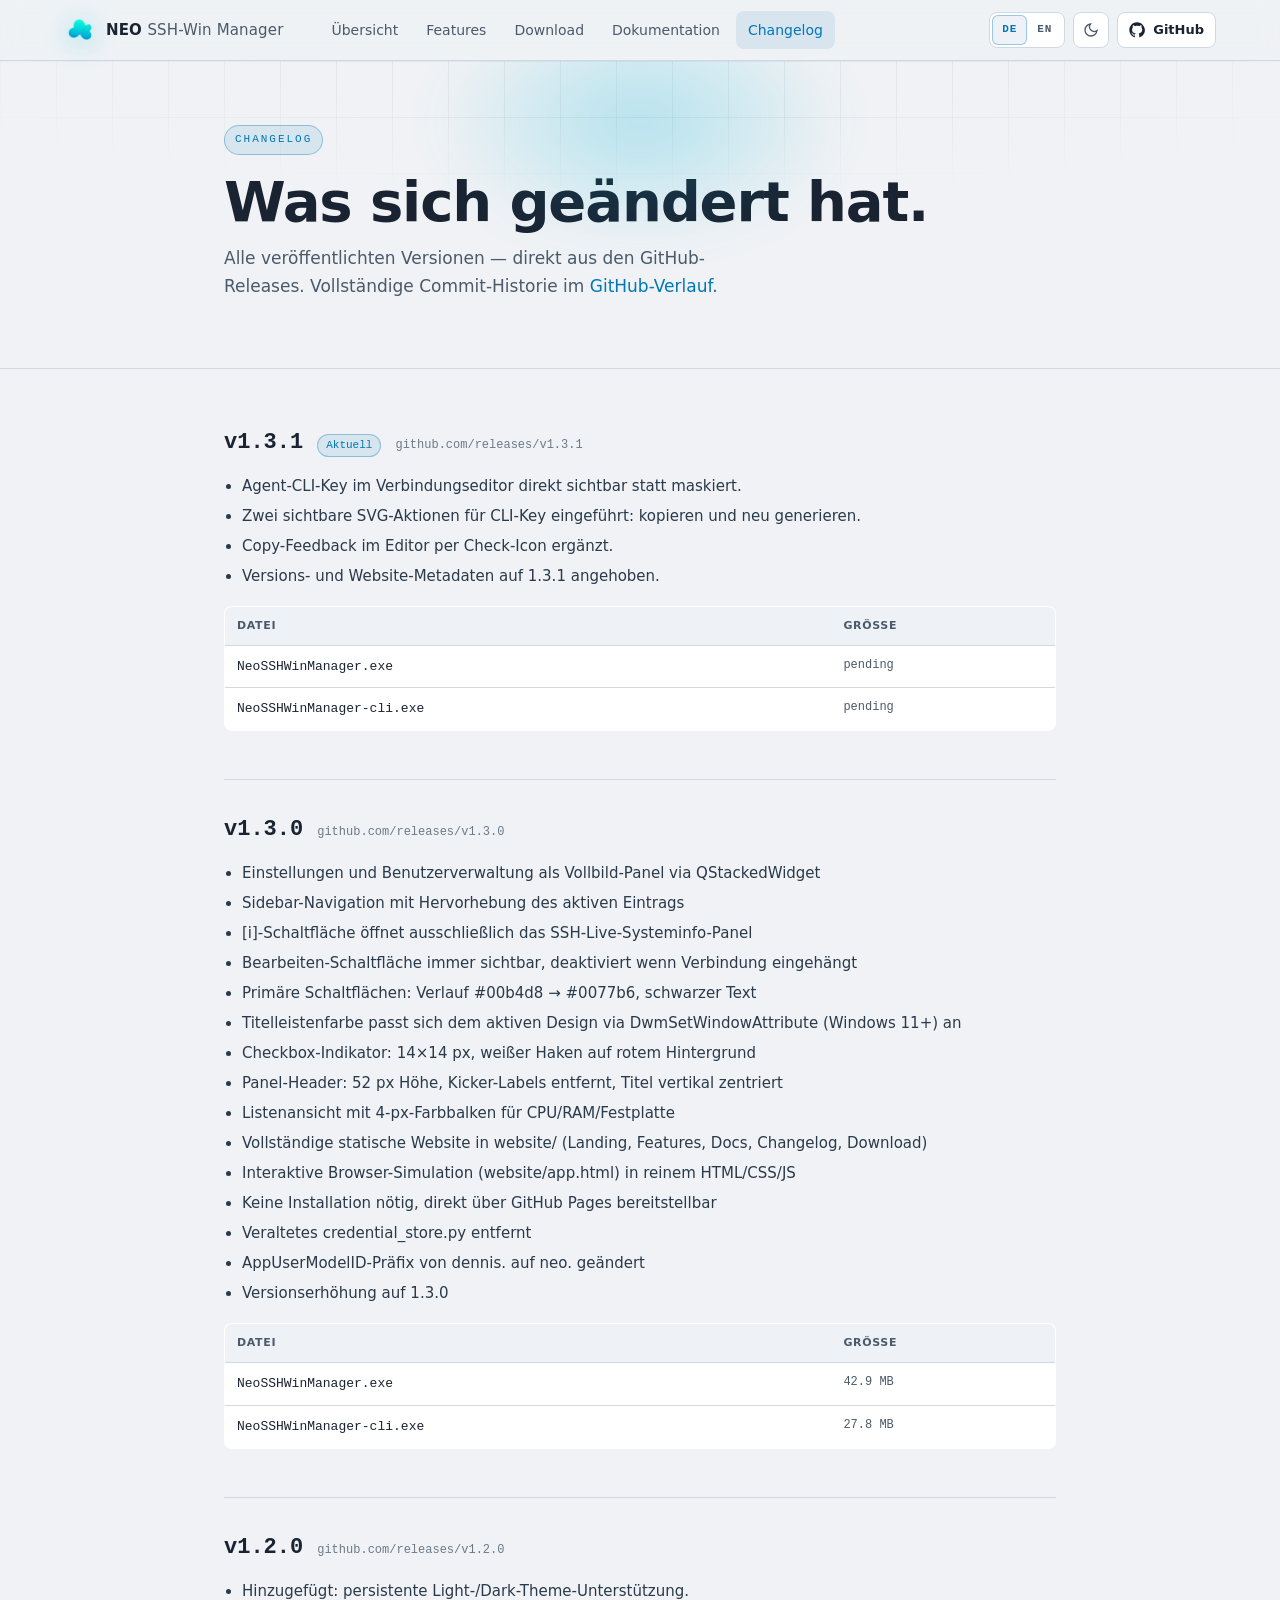
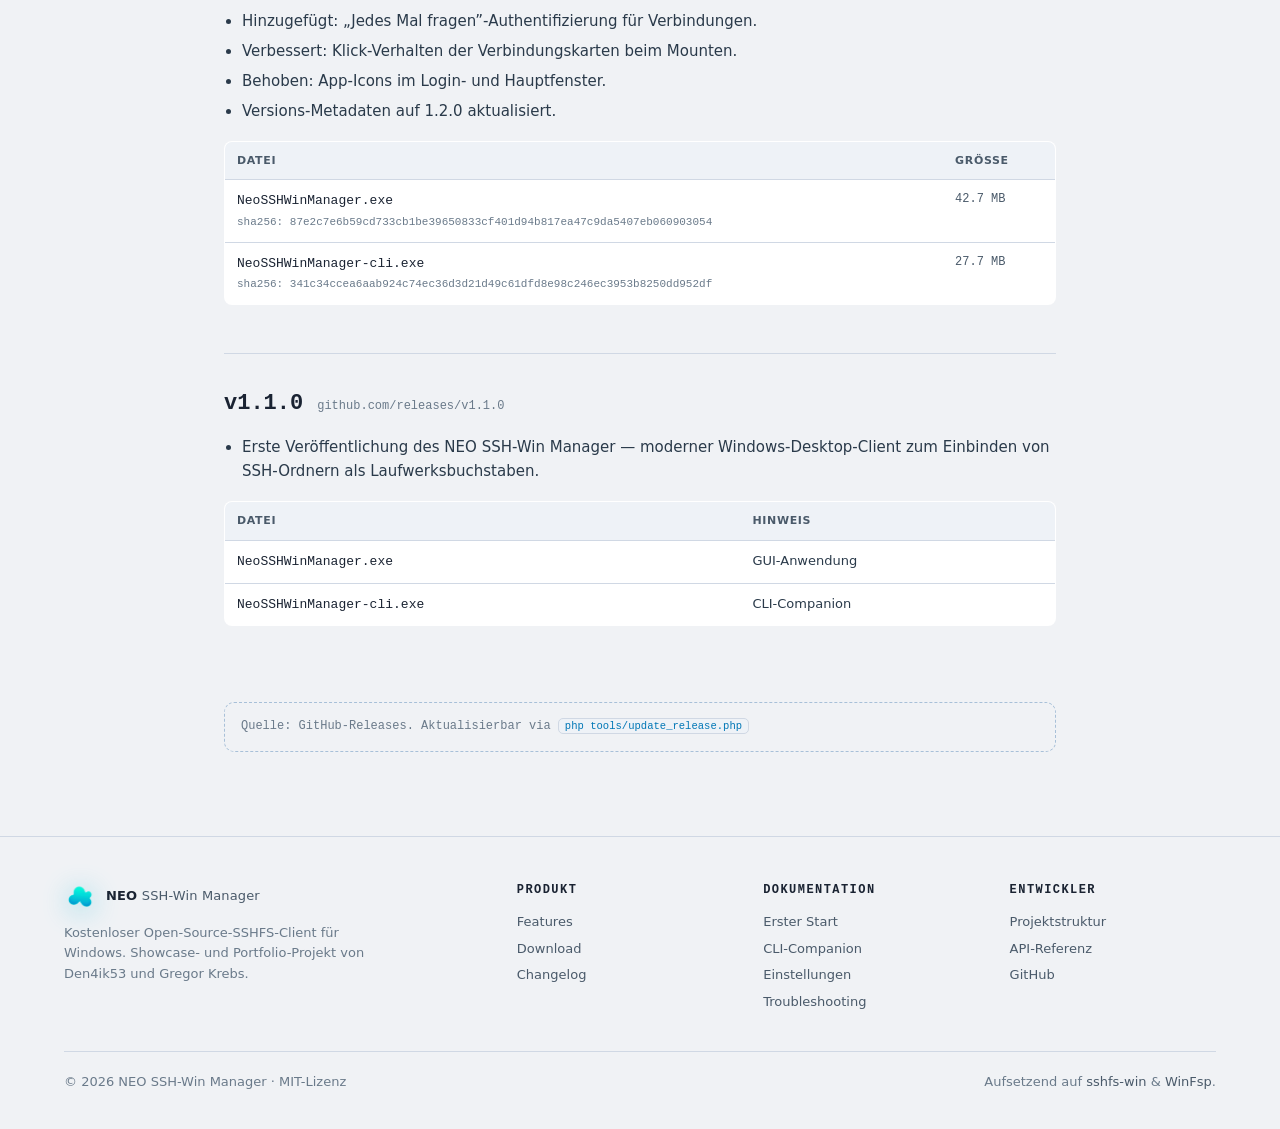
==== commit 54b17e6d: "chore: prepare 1.3.1 release" ====
--- a/website/changelog.html
+++ b/website/changelog.html
@@ -5,7 +5,6 @@
   <meta name="viewport" content="width=device-width, initial-scale=1.0" />
   <title data-i18n="title.changelog">Changelog — NEO SSH-Win Manager</title>
   <link rel="icon" type="image/png" href="assets/app_icon_only.png" />
-  <link rel="stylesheet" href="https://fonts.googleapis.com/css2?family=Inter:wght@400;500;600;700&family=JetBrains+Mono:wght@400;500;600&display=swap" />
   <link rel="stylesheet" href="assets/css/site.css" />
   <script src="assets/js/i18n.js" defer></script>
   <script src="assets/js/site.js" defer></script>
@@ -97,15 +96,90 @@
     <div class="container container-narrow">
 
       <!-- ============================================================ -->
-      <!-- Auto-generated by tools/fetch_changelog.py — do not edit by  -->
+      <!-- Auto-generated by tools/update_release.php — do not edit by  -->
       <!-- hand. Re-run the tool to refresh. Block start.               -->
       <!-- ============================================================ -->
       <div data-changelog-releases>
 
         <article class="release">
           <div class="release-head">
+            <span class="release-tag">v1.3.1</span>
+            <span class="badge accent" data-i18n="changelog.latest">Aktuell</span>
+            <a class="release-date" href="https://github.com/gregorkrebs/neosshwinmanager/releases/tag/v1.3.1" target="_blank" rel="noopener">github.com/releases/v1.3.1</a>
+          </div>
+          <ul class="release-list">
+            <li data-i18n="changelog.v131.li1">Agent-CLI-Key im Verbindungseditor direkt sichtbar statt maskiert.</li>
+            <li data-i18n="changelog.v131.li2">Zwei sichtbare SVG-Aktionen für CLI-Key eingeführt: kopieren und neu generieren.</li>
+            <li data-i18n="changelog.v131.li3">Copy-Feedback im Editor per Check-Icon ergänzt.</li>
+            <li data-i18n="changelog.v131.li4">Versions- und Website-Metadaten auf 1.3.1 angehoben.</li>
+          </ul>
+          <table class="assets-table">
+            <thead>
+              <tr><th data-i18n="changelog.col.asset">Datei</th><th data-i18n="changelog.col.size">Größe</th></tr>
+            </thead>
+            <tbody>
+              <tr>
+                <td>
+                  <a href="https://github.com/gregorkrebs/neosshwinmanager/releases/download/v1.3.1/NeoSSHWinManager.exe">NeoSSHWinManager.exe</a>
+                </td>
+                <td class="size">pending</td>
+              </tr>
+              <tr>
+                <td>
+                  <a href="https://github.com/gregorkrebs/neosshwinmanager/releases/download/v1.3.1/NeoSSHWinManager-cli.exe">NeoSSHWinManager-cli.exe</a>
+                </td>
+                <td class="size">pending</td>
+              </tr>
+            </tbody>
+          </table>
+        </article>
+
+        <article class="release">
+          <div class="release-head">
+            <span class="release-tag">v1.3.0</span>
+            <a class="release-date" href="https://github.com/gregorkrebs/neosshwinmanager/releases/tag/v1.3.0" target="_blank" rel="noopener">github.com/releases/v1.3.0</a>
+          </div>
+          <ul class="release-list">
+            <li data-i18n="changelog.v130.li1">Einstellungen und Benutzerverwaltung als Vollbild-Panel via QStackedWidget</li>
+            <li data-i18n="changelog.v130.li2">Sidebar-Navigation mit Hervorhebung des aktiven Eintrags</li>
+            <li data-i18n="changelog.v130.li3">[i]-Schaltfläche öffnet ausschließlich das SSH-Live-Systeminfo-Panel</li>
+            <li data-i18n="changelog.v130.li4">Bearbeiten-Schaltfläche immer sichtbar, deaktiviert wenn Verbindung eingehängt</li>
+            <li data-i18n="changelog.v130.li5">Primäre Schaltflächen: Verlauf #00b4d8 → #0077b6, schwarzer Text</li>
+            <li data-i18n="changelog.v130.li6">Titelleistenfarbe passt sich dem aktiven Design via DwmSetWindowAttribute (Windows 11+) an</li>
+            <li data-i18n="changelog.v130.li7">Checkbox-Indikator: 14×14 px, weißer Haken auf rotem Hintergrund</li>
+            <li data-i18n="changelog.v130.li8">Panel-Header: 52 px Höhe, Kicker-Labels entfernt, Titel vertikal zentriert</li>
+            <li data-i18n="changelog.v130.li9">Listenansicht mit 4-px-Farbbalken für CPU/RAM/Festplatte</li>
+            <li data-i18n="changelog.v130.li10">Vollständige statische Website in website/ (Landing, Features, Docs, Changelog, Download)</li>
+            <li data-i18n="changelog.v130.li11">Interaktive Browser-Simulation (website/app.html) in reinem HTML/CSS/JS</li>
+            <li data-i18n="changelog.v130.li12">Keine Installation nötig, direkt über GitHub Pages bereitstellbar</li>
+            <li data-i18n="changelog.v130.li13">Veraltetes credential_store.py entfernt</li>
+            <li data-i18n="changelog.v130.li14">AppUserModelID-Präfix von dennis. auf neo. geändert</li>
+            <li data-i18n="changelog.v130.li15">Versionserhöhung auf 1.3.0</li>
+          </ul>
+          <table class="assets-table">
+            <thead>
+              <tr><th data-i18n="changelog.col.asset">Datei</th><th data-i18n="changelog.col.size">Größe</th></tr>
+            </thead>
+            <tbody>
+              <tr>
+                <td>
+                  <a href="https://github.com/gregorkrebs/neosshwinmanager/releases/download/v1.3.0/NeoSSHWinManager.exe">NeoSSHWinManager.exe</a>
+                </td>
+                <td class="size">42.9 MB</td>
+              </tr>
+              <tr>
+                <td>
+                  <a href="https://github.com/gregorkrebs/neosshwinmanager/releases/download/v1.3.0/NeoSSHWinManager-cli.exe">NeoSSHWinManager-cli.exe</a>
+                </td>
+                <td class="size">27.8 MB</td>
+              </tr>
+            </tbody>
+          </table>
+        </article>
+
+        <article class="release">
+          <div class="release-head">
             <span class="release-tag">v1.2.0</span>
-            <span class="badge accent" data-i18n="changelog.latest">Aktuell</span>
             <a class="release-date" href="https://github.com/gregorkrebs/neosshwinmanager/releases/tag/v1.2.0" target="_blank" rel="noopener">github.com/releases/v1.2.0</a>
           </div>
           <ul class="release-list">
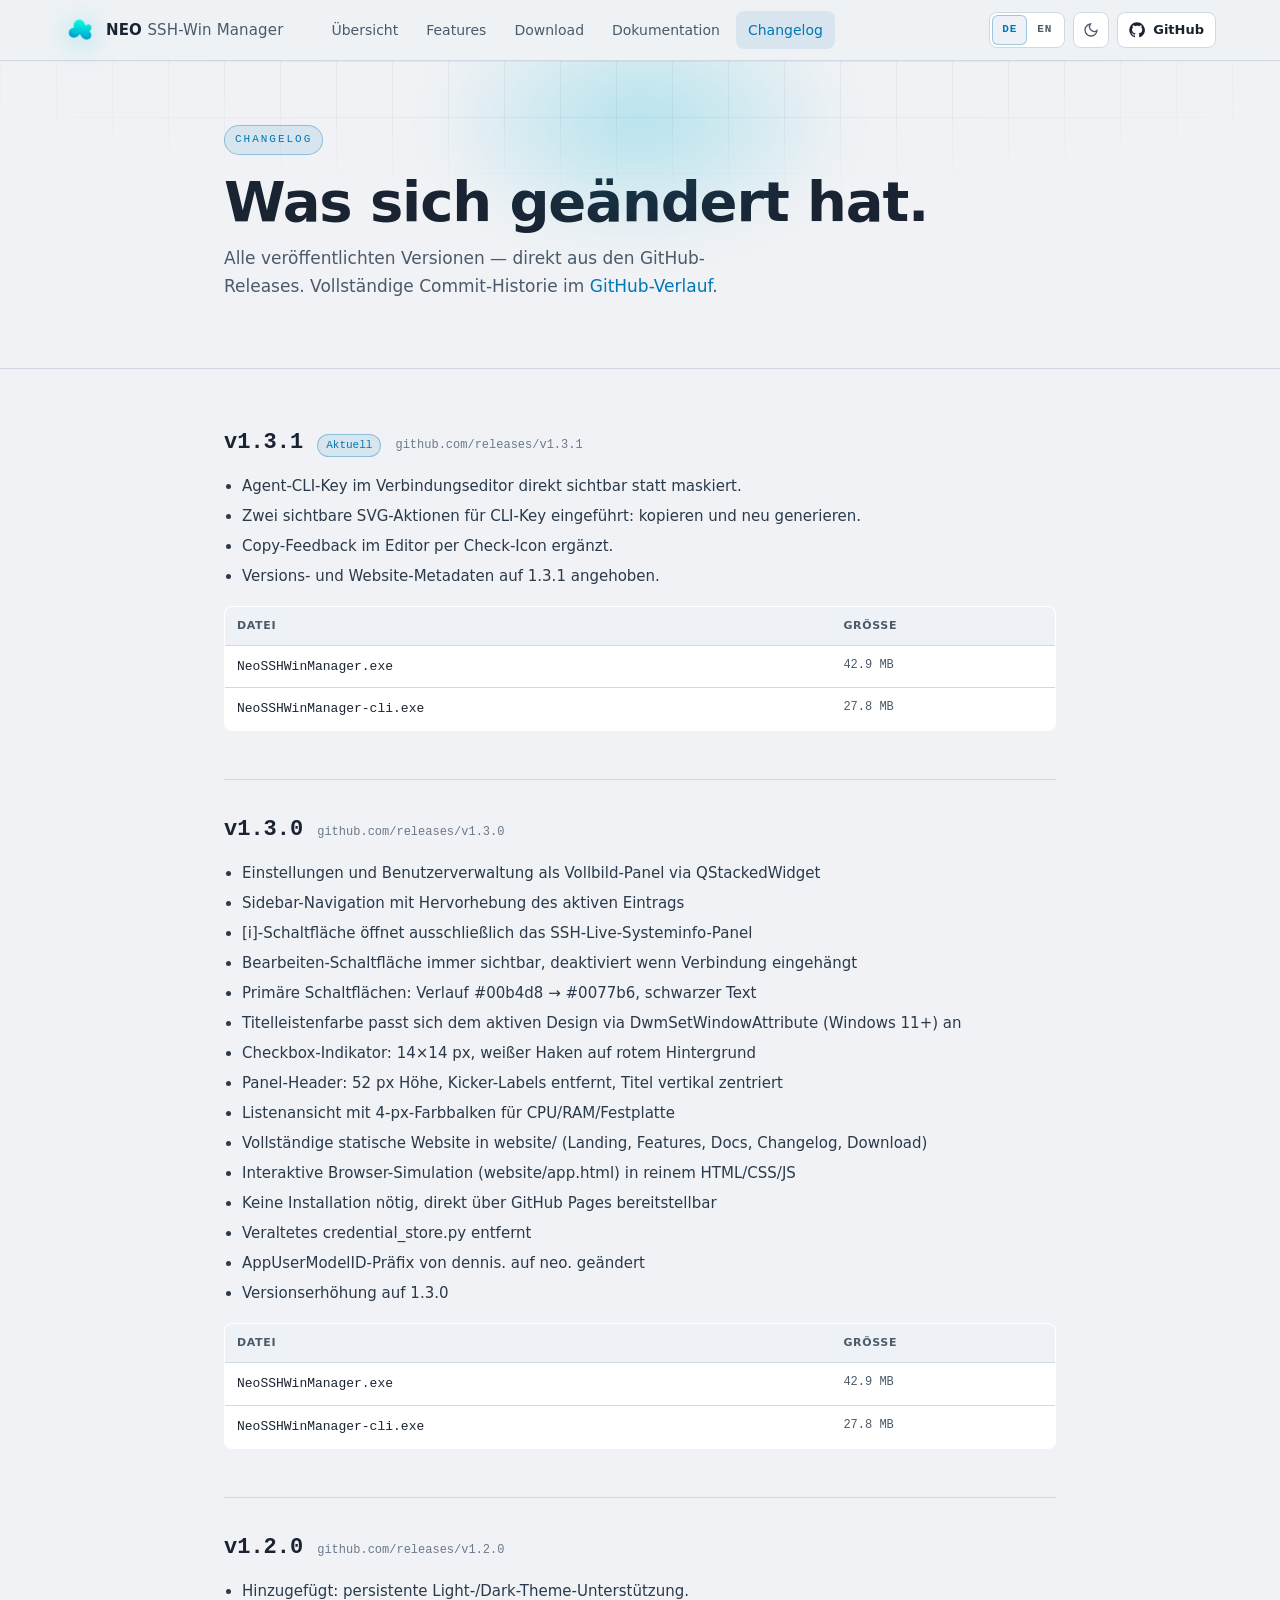
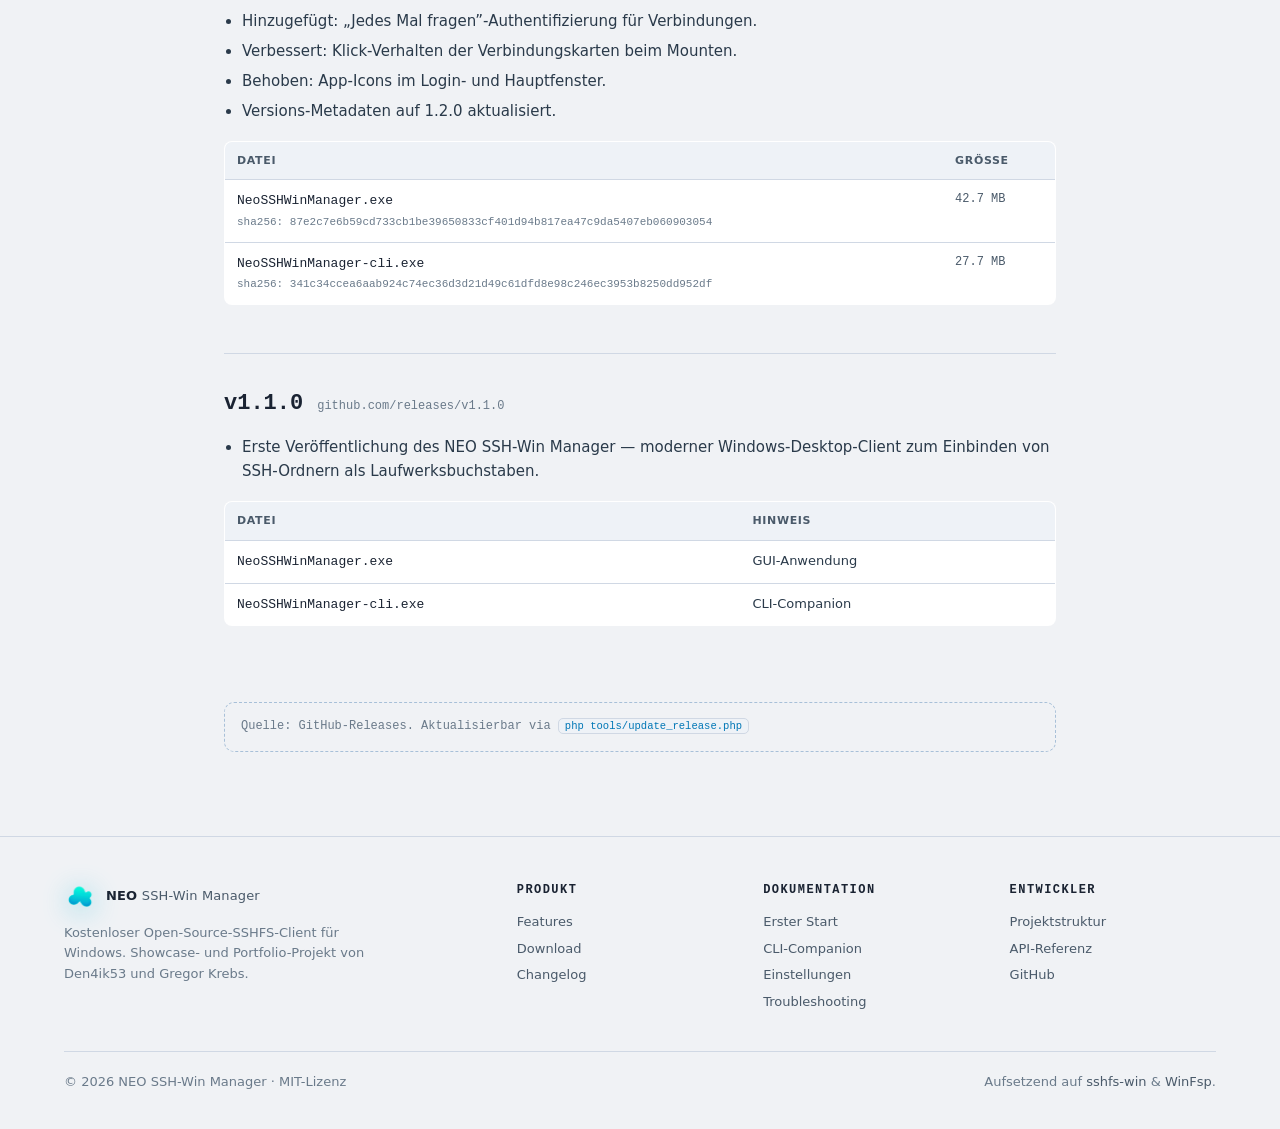
==== commit b53ca28a: "chore: update 1.3.1 release asset sizes" ====
--- a/website/changelog.html
+++ b/website/changelog.html
@@ -122,13 +122,13 @@
                 <td>
                   <a href="https://github.com/gregorkrebs/neosshwinmanager/releases/download/v1.3.1/NeoSSHWinManager.exe">NeoSSHWinManager.exe</a>
                 </td>
-                <td class="size">pending</td>
+                <td class="size">42.9 MB</td>
               </tr>
               <tr>
                 <td>
                   <a href="https://github.com/gregorkrebs/neosshwinmanager/releases/download/v1.3.1/NeoSSHWinManager-cli.exe">NeoSSHWinManager-cli.exe</a>
                 </td>
-                <td class="size">pending</td>
+                <td class="size">27.8 MB</td>
               </tr>
             </tbody>
           </table>
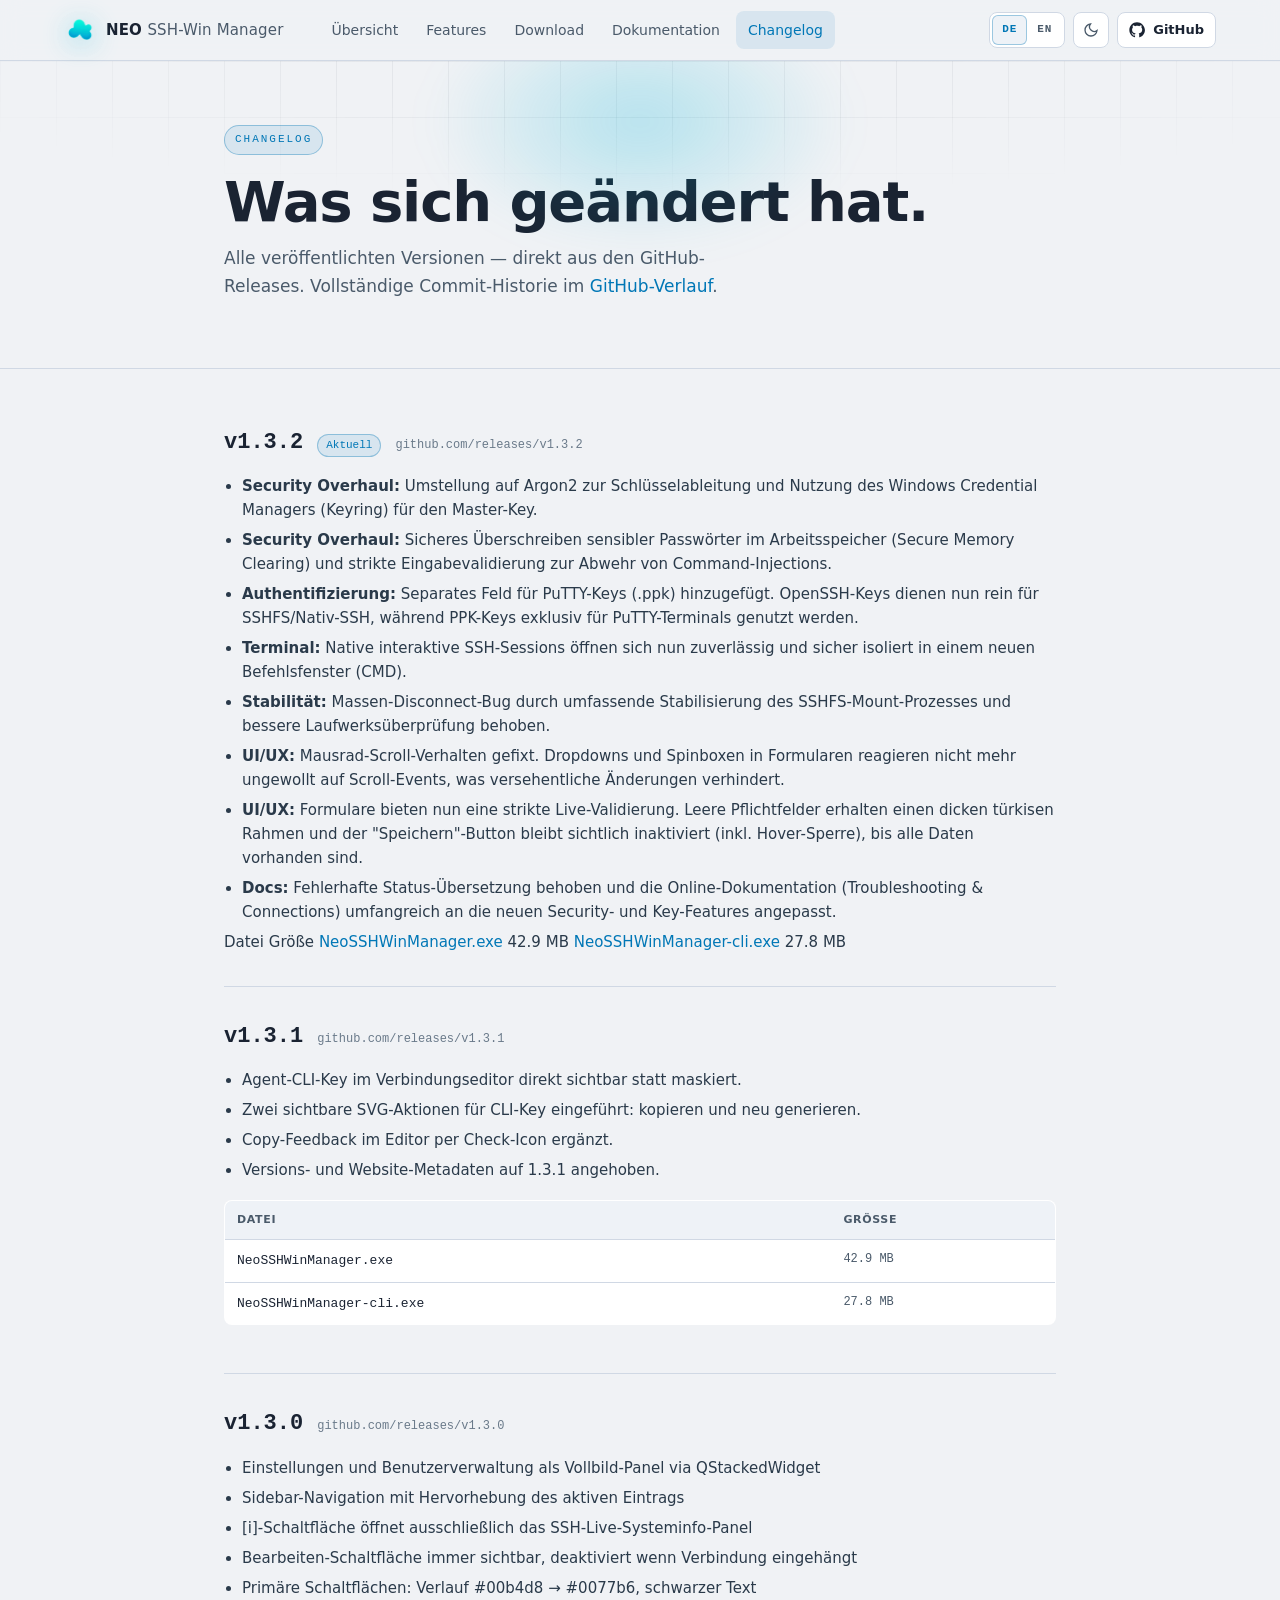
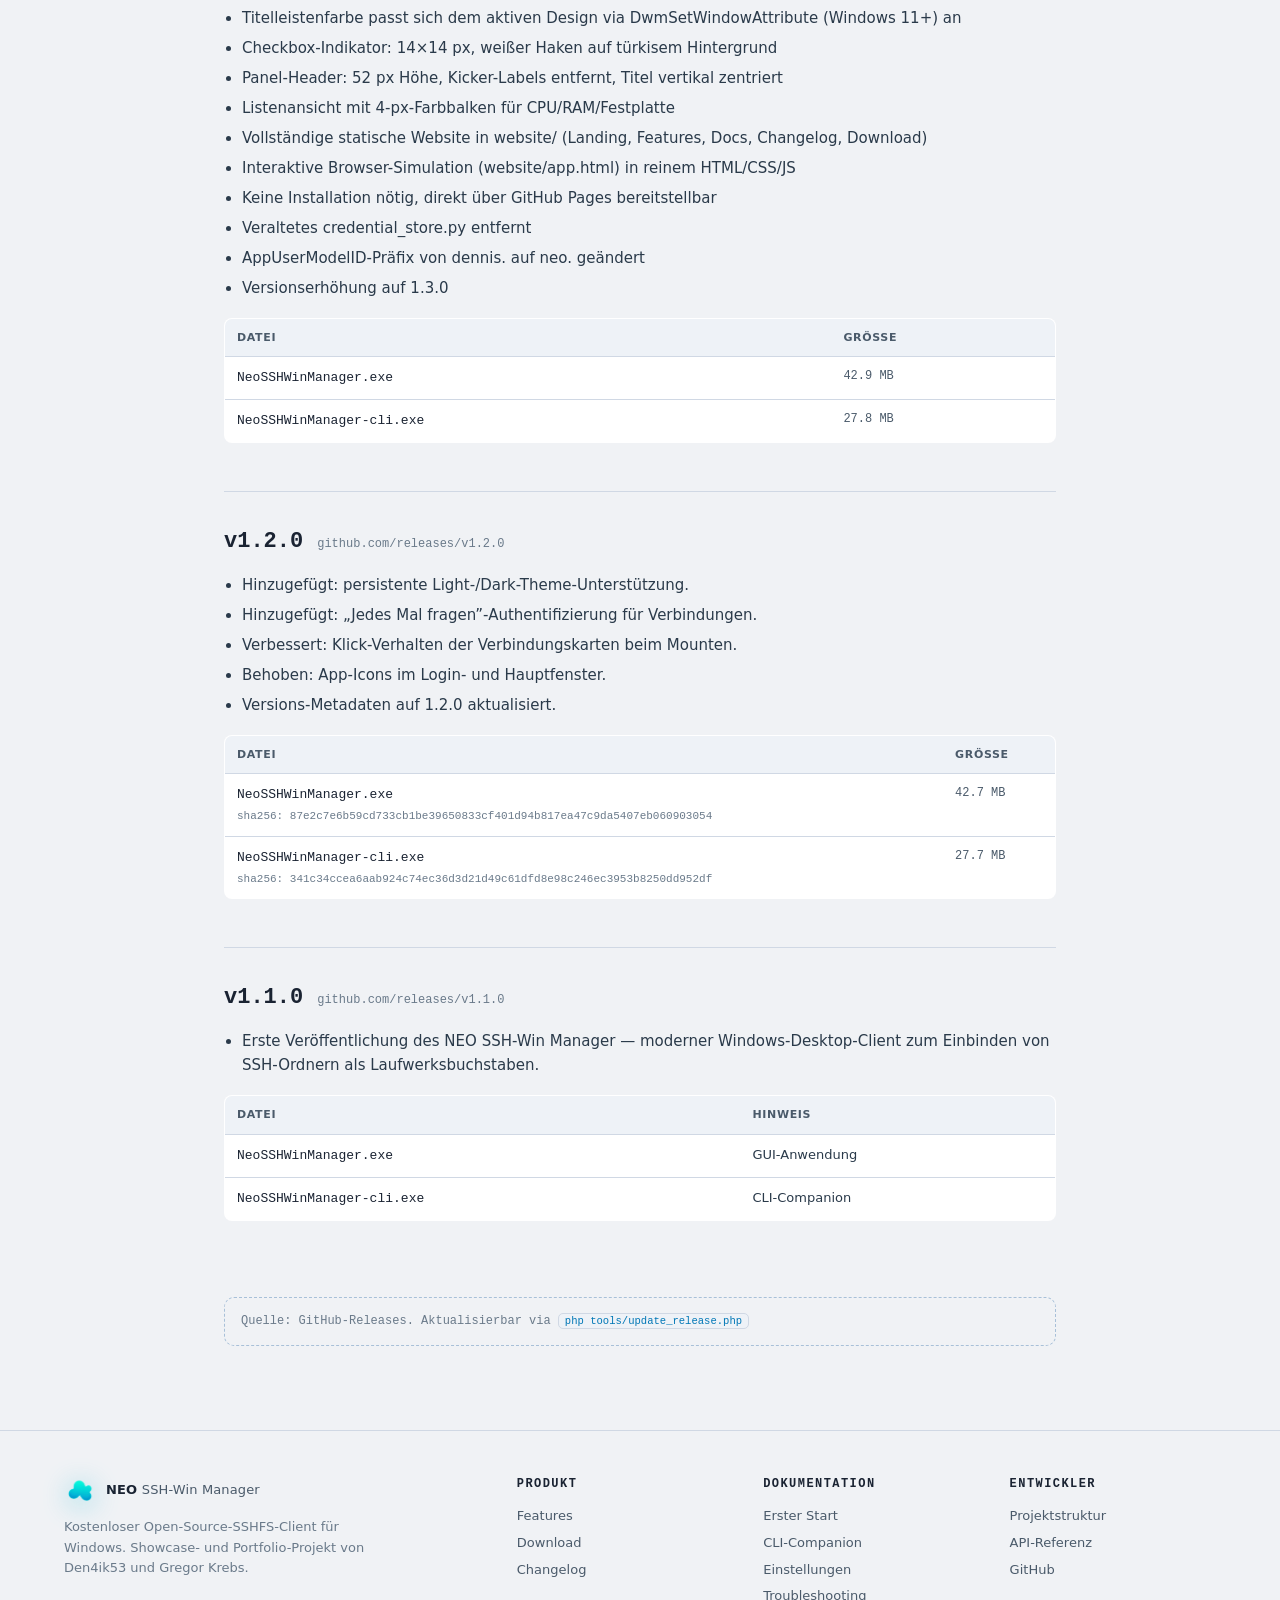
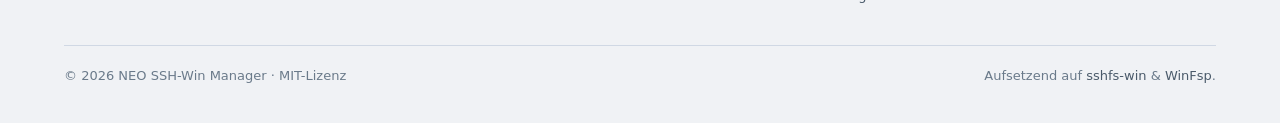
==== commit 984a83f1: "Docs: Release v1.3.2 (Comprehensive Changelog & README)" ====
--- a/website/changelog.html
+++ b/website/changelog.html
@@ -1,5 +1,6 @@
 <!DOCTYPE html>
 <html lang="de" data-theme="dark">
+
 <head>
   <meta charset="UTF-8" />
   <meta name="viewport" content="width=device-width, initial-scale=1.0" />
@@ -10,25 +11,45 @@
   <script src="assets/js/site.js" defer></script>
   <script src="assets/js/layout.js" defer></script>
   <style>
-    .release { padding: 32px 0; border-bottom: 1px solid var(--border); }
-    .release:last-child { border-bottom: none; }
+    .release {
+      padding: 32px 0;
+      border-bottom: 1px solid var(--border);
+    }
+
+    .release:last-child {
+      border-bottom: none;
+    }
+
     .release-head {
-      display: flex; align-items: baseline; gap: 14px; flex-wrap: wrap;
+      display: flex;
+      align-items: baseline;
+      gap: 14px;
+      flex-wrap: wrap;
       margin-bottom: 14px;
     }
+
     .release-tag {
       font-family: var(--mono);
       font-size: 22px;
       font-weight: 700;
       color: var(--text);
     }
+
     .release-date {
       font-family: var(--mono);
       font-size: 12px;
       color: var(--text-4);
     }
-    .release-list { padding-left: 18px; margin: 8px 0 0; }
-    .release-list li { margin: 6px 0; color: var(--text-2); }
+
+    .release-list {
+      padding-left: 18px;
+      margin: 8px 0 0;
+    }
+
+    .release-list li {
+      margin: 6px 0;
+      color: var(--text-2);
+    }
 
     .assets-table {
       margin-top: 18px;
@@ -36,11 +57,14 @@
       border-collapse: collapse;
       font-size: 13px;
     }
-    .assets-table th, .assets-table td {
+
+    .assets-table th,
+    .assets-table td {
       text-align: left;
       padding: 10px 12px;
       border-bottom: 1px solid var(--border);
     }
+
     .assets-table th {
       font-weight: 600;
       color: var(--text-3);
@@ -48,11 +72,13 @@
       text-transform: uppercase;
       letter-spacing: 0.06em;
     }
+
     .assets-table td a {
       font-family: var(--mono);
       font-size: 13px;
       color: var(--text);
     }
+
     .assets-table .sha {
       font-family: var(--mono);
       font-size: 11px;
@@ -61,12 +87,14 @@
       display: block;
       margin-top: 2px;
     }
+
     .assets-table .size {
       font-family: var(--mono);
       font-size: 12px;
       color: var(--text-3);
       white-space: nowrap;
     }
+
     .source-fetched {
       margin-top: 28px;
       padding: 14px 16px;
@@ -78,6 +106,7 @@
     }
   </style>
 </head>
+
 <body>
   <div data-layout="topbar" data-pathprefix=""></div>
 
@@ -86,8 +115,10 @@
       <span class="eyebrow" data-i18n="changelog.eyebrow">Changelog</span>
       <h1 style="margin-top:18px" data-i18n="changelog.title">Was sich geändert hat.</h1>
       <p class="lead">
-        <span data-i18n="changelog.lead">Alle veröffentlichten Versionen — direkt aus den GitHub-Releases. Vollständige Commit-Historie im</span>
-        <a href="https://github.com/gregorkrebs/neosshwinmanager/commits/main" target="_blank" rel="noopener" data-i18n="changelog.history">GitHub-Verlauf</a>.
+        <span data-i18n="changelog.lead">Alle veröffentlichten Versionen — direkt aus den GitHub-Releases. Vollständige
+          Commit-Historie im</span>
+        <a href="https://github.com/gregorkrebs/neosshwinmanager/commits/main" target="_blank" rel="noopener"
+          data-i18n="changelog.history">GitHub-Verlauf</a>.
       </p>
     </div>
   </section>
@@ -103,30 +134,86 @@
 
         <article class="release">
           <div class="release-head">
+            <span class="release-tag">v1.3.2</span>
+            <span class="badge accent" data-i18n="changelog.latest">Aktuell</span>
+            <a class="release-date" href="https://github.com/gregorkrebs/neosshwinmanager/releases/tag/v1.3.2"
+              target="_blank" rel="noopener">github.com/releases/v1.3.2</a>
+          </div>
+          <ul class="release-list">
+            <li><strong>Security Overhaul:</strong> Umstellung auf Argon2 zur Schlüsselableitung und Nutzung des Windows
+              Credential Managers (Keyring) für den Master-Key.</li>
+            <li><strong>Security Overhaul:</strong> Sicheres Überschreiben sensibler Passwörter im Arbeitsspeicher
+              (Secure Memory Clearing) und strikte Eingabevalidierung zur Abwehr von Command-Injections.</li>
+            <li><strong>Authentifizierung:</strong> Separates Feld für PuTTY-Keys (.ppk) hinzugefügt. OpenSSH-Keys
+              dienen nun rein für SSHFS/Nativ-SSH, während PPK-Keys exklusiv für PuTTY-Terminals genutzt werden.</li>
+            <li><strong>Terminal:</strong> Native interaktive SSH-Sessions öffnen sich nun zuverlässig und sicher
+              isoliert in einem neuen Befehlsfenster (CMD).</li>
+            <li><strong>Stabilität:</strong> Massen-Disconnect-Bug durch umfassende Stabilisierung des
+              SSHFS-Mount-Prozesses und bessere Laufwerksüberprüfung behoben.</li>
+            <li><strong>UI/UX:</strong> Mausrad-Scroll-Verhalten gefixt. Dropdowns und Spinboxen in Formularen reagieren
+              nicht mehr ungewollt auf Scroll-Events, was versehentliche Änderungen verhindert.</li>
+            <li><strong>UI/UX:</strong> Formulare bieten nun eine strikte Live-Validierung. Leere Pflichtfelder erhalten
+              einen dicken türkisen Rahmen und der "Speichern"-Button bleibt sichtlich inaktiviert (inkl. Hover-Sperre),
+              bis alle Daten vorhanden sind.</li>
+            <li><strong>Docs:</strong> Fehlerhafte Status-Übersetzung behoben und die Online-Dokumentation
+              (Troubleshooting & Connections) umfangreich an die neuen Security- und Key-Features angepasst.</li>
+          </ul>
+          <tr>
+            <th data-i18n="changelog.col.asset">Datei</th>
+            <th data-i18n="changelog.col.size">Größe</th>
+          </tr>
+          </thead>
+          <tbody>
+            <tr>
+              <td>
+                <a
+                  href="https://github.com/gregorkrebs/neosshwinmanager/releases/download/v1.3.2/NeoSSHWinManager.exe">NeoSSHWinManager.exe</a>
+              </td>
+              <td class="size">42.9 MB</td>
+            </tr>
+            <tr>
+              <td>
+                <a
+                  href="https://github.com/gregorkrebs/neosshwinmanager/releases/download/v1.3.2/NeoSSHWinManager-cli.exe">NeoSSHWinManager-cli.exe</a>
+              </td>
+              <td class="size">27.8 MB</td>
+            </tr>
+          </tbody>
+          </table>
+        </article>
+
+        <article class="release">
+          <div class="release-head">
             <span class="release-tag">v1.3.1</span>
-            <span class="badge accent" data-i18n="changelog.latest">Aktuell</span>
-            <a class="release-date" href="https://github.com/gregorkrebs/neosshwinmanager/releases/tag/v1.3.1" target="_blank" rel="noopener">github.com/releases/v1.3.1</a>
+            <a class="release-date" href="https://github.com/gregorkrebs/neosshwinmanager/releases/tag/v1.3.1"
+              target="_blank" rel="noopener">github.com/releases/v1.3.1</a>
           </div>
           <ul class="release-list">
             <li data-i18n="changelog.v131.li1">Agent-CLI-Key im Verbindungseditor direkt sichtbar statt maskiert.</li>
-            <li data-i18n="changelog.v131.li2">Zwei sichtbare SVG-Aktionen für CLI-Key eingeführt: kopieren und neu generieren.</li>
+            <li data-i18n="changelog.v131.li2">Zwei sichtbare SVG-Aktionen für CLI-Key eingeführt: kopieren und neu
+              generieren.</li>
             <li data-i18n="changelog.v131.li3">Copy-Feedback im Editor per Check-Icon ergänzt.</li>
             <li data-i18n="changelog.v131.li4">Versions- und Website-Metadaten auf 1.3.1 angehoben.</li>
           </ul>
           <table class="assets-table">
             <thead>
-              <tr><th data-i18n="changelog.col.asset">Datei</th><th data-i18n="changelog.col.size">Größe</th></tr>
+              <tr>
+                <th data-i18n="changelog.col.asset">Datei</th>
+                <th data-i18n="changelog.col.size">Größe</th>
+              </tr>
             </thead>
             <tbody>
               <tr>
                 <td>
-                  <a href="https://github.com/gregorkrebs/neosshwinmanager/releases/download/v1.3.1/NeoSSHWinManager.exe">NeoSSHWinManager.exe</a>
+                  <a
+                    href="https://github.com/gregorkrebs/neosshwinmanager/releases/download/v1.3.1/NeoSSHWinManager.exe">NeoSSHWinManager.exe</a>
                 </td>
                 <td class="size">42.9 MB</td>
               </tr>
               <tr>
                 <td>
-                  <a href="https://github.com/gregorkrebs/neosshwinmanager/releases/download/v1.3.1/NeoSSHWinManager-cli.exe">NeoSSHWinManager-cli.exe</a>
+                  <a
+                    href="https://github.com/gregorkrebs/neosshwinmanager/releases/download/v1.3.1/NeoSSHWinManager-cli.exe">NeoSSHWinManager-cli.exe</a>
                 </td>
                 <td class="size">27.8 MB</td>
               </tr>
@@ -137,20 +224,27 @@
         <article class="release">
           <div class="release-head">
             <span class="release-tag">v1.3.0</span>
-            <a class="release-date" href="https://github.com/gregorkrebs/neosshwinmanager/releases/tag/v1.3.0" target="_blank" rel="noopener">github.com/releases/v1.3.0</a>
-          </div>
-          <ul class="release-list">
-            <li data-i18n="changelog.v130.li1">Einstellungen und Benutzerverwaltung als Vollbild-Panel via QStackedWidget</li>
+            <a class="release-date" href="https://github.com/gregorkrebs/neosshwinmanager/releases/tag/v1.3.0"
+              target="_blank" rel="noopener">github.com/releases/v1.3.0</a>
+          </div>
+          <ul class="release-list">
+            <li data-i18n="changelog.v130.li1">Einstellungen und Benutzerverwaltung als Vollbild-Panel via
+              QStackedWidget</li>
             <li data-i18n="changelog.v130.li2">Sidebar-Navigation mit Hervorhebung des aktiven Eintrags</li>
             <li data-i18n="changelog.v130.li3">[i]-Schaltfläche öffnet ausschließlich das SSH-Live-Systeminfo-Panel</li>
-            <li data-i18n="changelog.v130.li4">Bearbeiten-Schaltfläche immer sichtbar, deaktiviert wenn Verbindung eingehängt</li>
+            <li data-i18n="changelog.v130.li4">Bearbeiten-Schaltfläche immer sichtbar, deaktiviert wenn Verbindung
+              eingehängt</li>
             <li data-i18n="changelog.v130.li5">Primäre Schaltflächen: Verlauf #00b4d8 → #0077b6, schwarzer Text</li>
-            <li data-i18n="changelog.v130.li6">Titelleistenfarbe passt sich dem aktiven Design via DwmSetWindowAttribute (Windows 11+) an</li>
+            <li data-i18n="changelog.v130.li6">Titelleistenfarbe passt sich dem aktiven Design via DwmSetWindowAttribute
+              (Windows 11+) an</li>
             <li data-i18n="changelog.v130.li7">Checkbox-Indikator: 14×14 px, weißer Haken auf rotem Hintergrund</li>
-            <li data-i18n="changelog.v130.li8">Panel-Header: 52 px Höhe, Kicker-Labels entfernt, Titel vertikal zentriert</li>
+            <li data-i18n="changelog.v130.li8">Panel-Header: 52 px Höhe, Kicker-Labels entfernt, Titel vertikal
+              zentriert</li>
             <li data-i18n="changelog.v130.li9">Listenansicht mit 4-px-Farbbalken für CPU/RAM/Festplatte</li>
-            <li data-i18n="changelog.v130.li10">Vollständige statische Website in website/ (Landing, Features, Docs, Changelog, Download)</li>
-            <li data-i18n="changelog.v130.li11">Interaktive Browser-Simulation (website/app.html) in reinem HTML/CSS/JS</li>
+            <li data-i18n="changelog.v130.li10">Vollständige statische Website in website/ (Landing, Features, Docs,
+              Changelog, Download)</li>
+            <li data-i18n="changelog.v130.li11">Interaktive Browser-Simulation (website/app.html) in reinem HTML/CSS/JS
+            </li>
             <li data-i18n="changelog.v130.li12">Keine Installation nötig, direkt über GitHub Pages bereitstellbar</li>
             <li data-i18n="changelog.v130.li13">Veraltetes credential_store.py entfernt</li>
             <li data-i18n="changelog.v130.li14">AppUserModelID-Präfix von dennis. auf neo. geändert</li>
@@ -158,18 +252,23 @@
           </ul>
           <table class="assets-table">
             <thead>
-              <tr><th data-i18n="changelog.col.asset">Datei</th><th data-i18n="changelog.col.size">Größe</th></tr>
+              <tr>
+                <th data-i18n="changelog.col.asset">Datei</th>
+                <th data-i18n="changelog.col.size">Größe</th>
+              </tr>
             </thead>
             <tbody>
               <tr>
                 <td>
-                  <a href="https://github.com/gregorkrebs/neosshwinmanager/releases/download/v1.3.0/NeoSSHWinManager.exe">NeoSSHWinManager.exe</a>
+                  <a
+                    href="https://github.com/gregorkrebs/neosshwinmanager/releases/download/v1.3.0/NeoSSHWinManager.exe">NeoSSHWinManager.exe</a>
                 </td>
                 <td class="size">42.9 MB</td>
               </tr>
               <tr>
                 <td>
-                  <a href="https://github.com/gregorkrebs/neosshwinmanager/releases/download/v1.3.0/NeoSSHWinManager-cli.exe">NeoSSHWinManager-cli.exe</a>
+                  <a
+                    href="https://github.com/gregorkrebs/neosshwinmanager/releases/download/v1.3.0/NeoSSHWinManager-cli.exe">NeoSSHWinManager-cli.exe</a>
                 </td>
                 <td class="size">27.8 MB</td>
               </tr>
@@ -180,7 +279,8 @@
         <article class="release">
           <div class="release-head">
             <span class="release-tag">v1.2.0</span>
-            <a class="release-date" href="https://github.com/gregorkrebs/neosshwinmanager/releases/tag/v1.2.0" target="_blank" rel="noopener">github.com/releases/v1.2.0</a>
+            <a class="release-date" href="https://github.com/gregorkrebs/neosshwinmanager/releases/tag/v1.2.0"
+              target="_blank" rel="noopener">github.com/releases/v1.2.0</a>
           </div>
           <ul class="release-list">
             <li data-i18n="changelog.v120.theme">Hinzugefügt: persistente Light-/Dark-Theme-Unterstützung.</li>
@@ -191,19 +291,24 @@
           </ul>
           <table class="assets-table">
             <thead>
-              <tr><th data-i18n="changelog.col.asset">Datei</th><th data-i18n="changelog.col.size">Größe</th></tr>
+              <tr>
+                <th data-i18n="changelog.col.asset">Datei</th>
+                <th data-i18n="changelog.col.size">Größe</th>
+              </tr>
             </thead>
             <tbody>
               <tr>
                 <td>
-                  <a href="https://github.com/gregorkrebs/neosshwinmanager/releases/download/v1.2.0/NeoSSHWinManager.exe">NeoSSHWinManager.exe</a>
+                  <a
+                    href="https://github.com/gregorkrebs/neosshwinmanager/releases/download/v1.2.0/NeoSSHWinManager.exe">NeoSSHWinManager.exe</a>
                   <span class="sha">sha256: 87e2c7e6b59cd733cb1be39650833cf401d94b817ea47c9da5407eb060903054</span>
                 </td>
                 <td class="size">42.7 MB</td>
               </tr>
               <tr>
                 <td>
-                  <a href="https://github.com/gregorkrebs/neosshwinmanager/releases/download/v1.2.0/NeoSSHWinManager-cli.exe">NeoSSHWinManager-cli.exe</a>
+                  <a
+                    href="https://github.com/gregorkrebs/neosshwinmanager/releases/download/v1.2.0/NeoSSHWinManager-cli.exe">NeoSSHWinManager-cli.exe</a>
                   <span class="sha">sha256: 341c34ccea6aab924c74ec36d3d21d49c61dfd8e98c246ec3953b8250dd952df</span>
                 </td>
                 <td class="size">27.7 MB</td>
@@ -215,27 +320,34 @@
         <article class="release">
           <div class="release-head">
             <span class="release-tag">v1.1.0</span>
-            <a class="release-date" href="https://github.com/gregorkrebs/neosshwinmanager/releases/tag/v1.1.0" target="_blank" rel="noopener">github.com/releases/v1.1.0</a>
+            <a class="release-date" href="https://github.com/gregorkrebs/neosshwinmanager/releases/tag/v1.1.0"
+              target="_blank" rel="noopener">github.com/releases/v1.1.0</a>
           </div>
           <ul class="release-list">
             <li data-i18n="changelog.v110.first">
-              Erste Veröffentlichung des NEO SSH-Win Manager — moderner Windows-Desktop-Client zum Einbinden von SSH-Ordnern als Laufwerksbuchstaben.
+              Erste Veröffentlichung des NEO SSH-Win Manager — moderner Windows-Desktop-Client zum Einbinden von
+              SSH-Ordnern als Laufwerksbuchstaben.
             </li>
           </ul>
           <table class="assets-table">
             <thead>
-              <tr><th data-i18n="changelog.col.asset">Datei</th><th data-i18n="changelog.col.notes">Hinweis</th></tr>
+              <tr>
+                <th data-i18n="changelog.col.asset">Datei</th>
+                <th data-i18n="changelog.col.notes">Hinweis</th>
+              </tr>
             </thead>
             <tbody>
               <tr>
                 <td>
-                  <a href="https://github.com/gregorkrebs/neosshwinmanager/releases/download/v1.1.0/NeoSSHWinManager.exe">NeoSSHWinManager.exe</a>
+                  <a
+                    href="https://github.com/gregorkrebs/neosshwinmanager/releases/download/v1.1.0/NeoSSHWinManager.exe">NeoSSHWinManager.exe</a>
                 </td>
                 <td data-i18n="changelog.v110.gui">GUI-Anwendung</td>
               </tr>
               <tr>
                 <td>
-                  <a href="https://github.com/gregorkrebs/neosshwinmanager/releases/download/v1.1.0/NeoSSHWinManager-cli.exe">NeoSSHWinManager-cli.exe</a>
+                  <a
+                    href="https://github.com/gregorkrebs/neosshwinmanager/releases/download/v1.1.0/NeoSSHWinManager-cli.exe">NeoSSHWinManager-cli.exe</a>
                 </td>
                 <td data-i18n="changelog.v110.cli">CLI-Companion</td>
               </tr>
@@ -256,4 +368,5 @@
 
   <div data-layout="footer" data-pathprefix=""></div>
 </body>
-</html>
+
+</html>
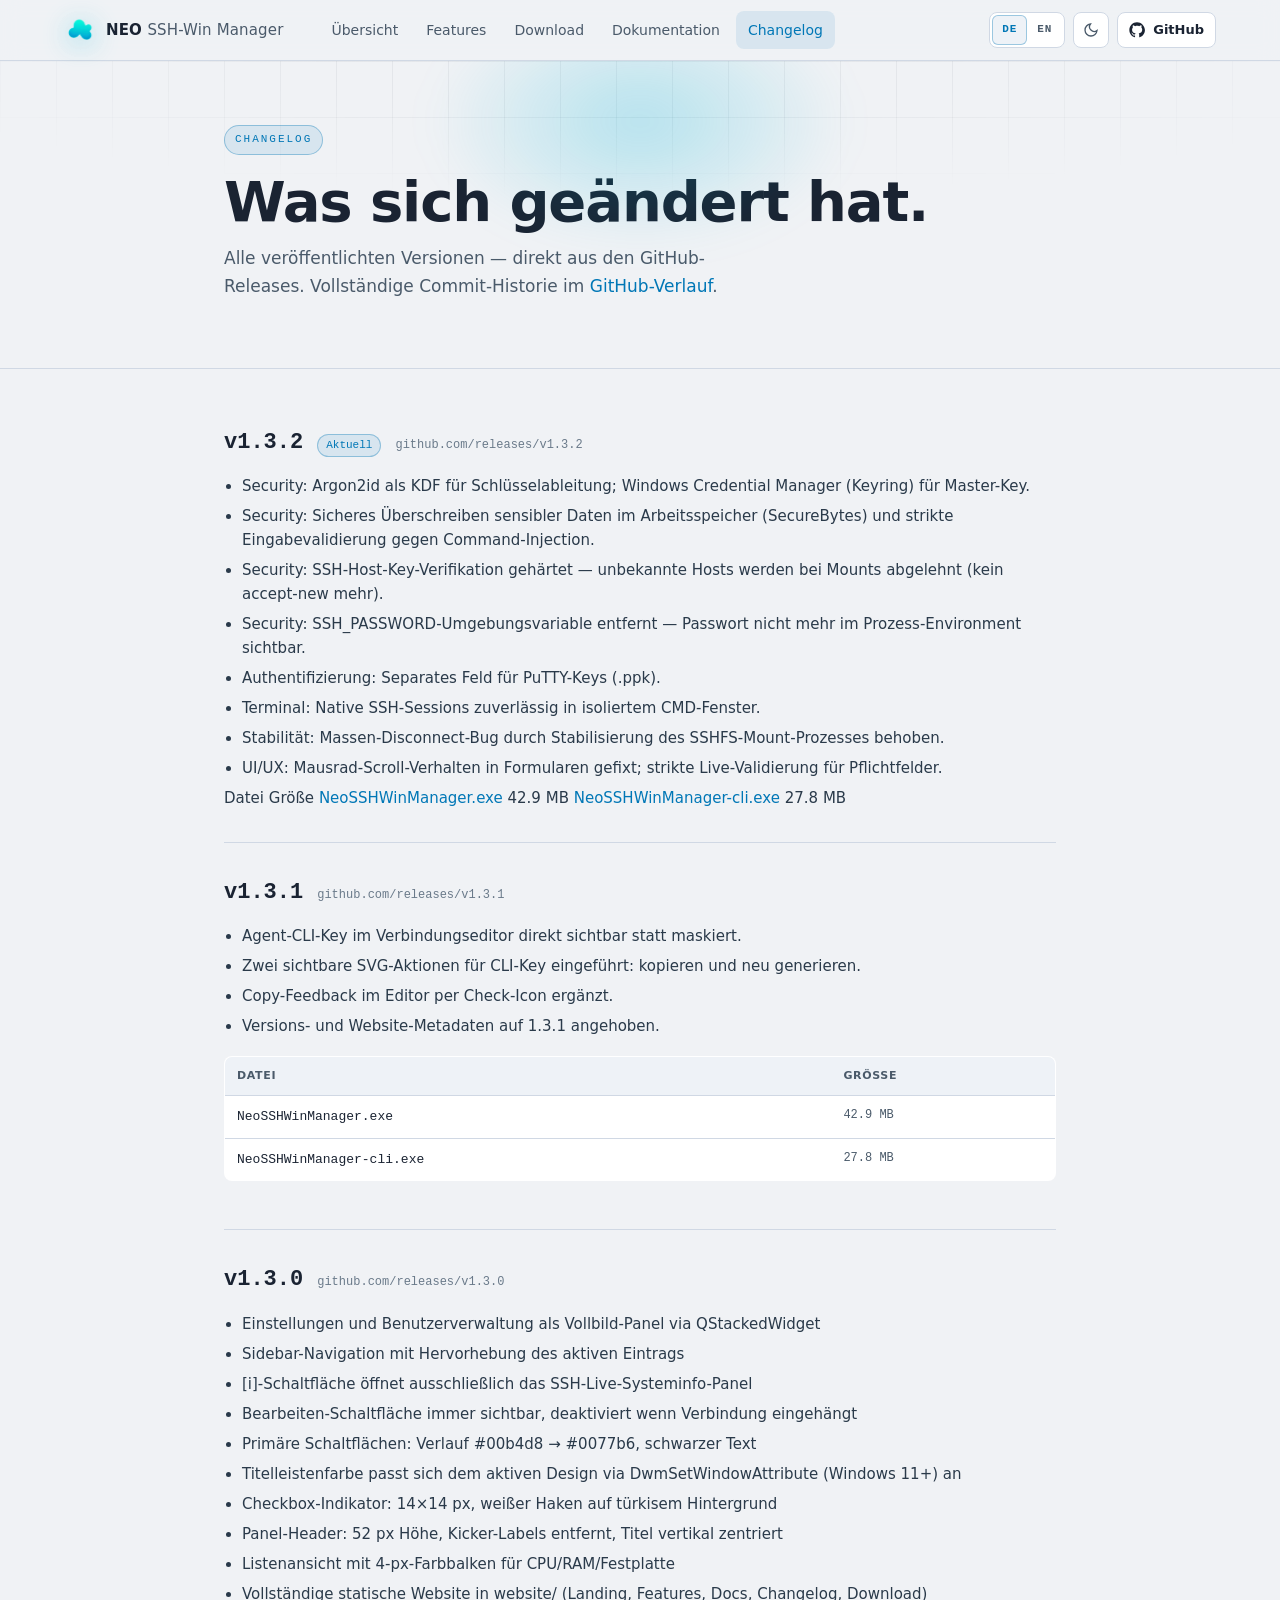
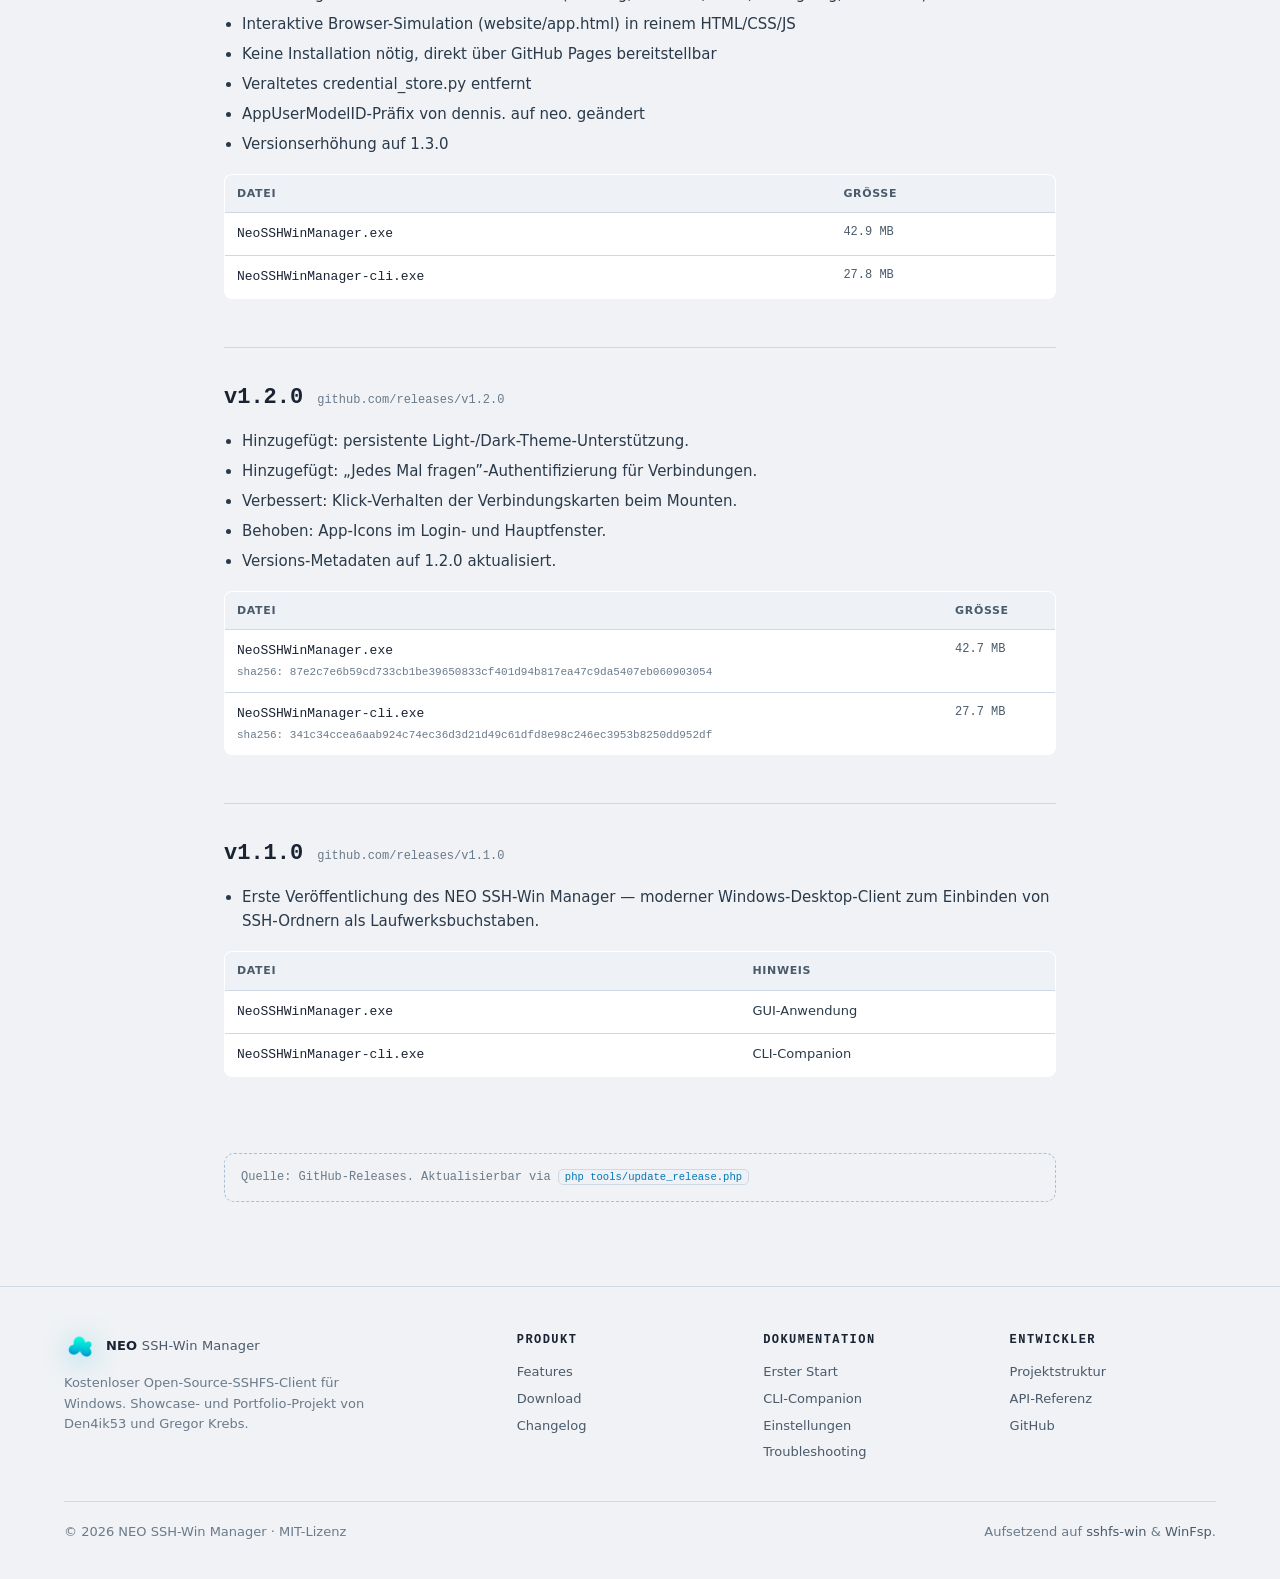
==== commit 2b101187: "Security: Comprehensive audit fixes for v1.3.2 - auth_manager: Harden credential storage and session" ====
--- a/website/changelog.html
+++ b/website/changelog.html
@@ -140,23 +140,14 @@
               target="_blank" rel="noopener">github.com/releases/v1.3.2</a>
           </div>
           <ul class="release-list">
-            <li><strong>Security Overhaul:</strong> Umstellung auf Argon2 zur Schlüsselableitung und Nutzung des Windows
-              Credential Managers (Keyring) für den Master-Key.</li>
-            <li><strong>Security Overhaul:</strong> Sicheres Überschreiben sensibler Passwörter im Arbeitsspeicher
-              (Secure Memory Clearing) und strikte Eingabevalidierung zur Abwehr von Command-Injections.</li>
-            <li><strong>Authentifizierung:</strong> Separates Feld für PuTTY-Keys (.ppk) hinzugefügt. OpenSSH-Keys
-              dienen nun rein für SSHFS/Nativ-SSH, während PPK-Keys exklusiv für PuTTY-Terminals genutzt werden.</li>
-            <li><strong>Terminal:</strong> Native interaktive SSH-Sessions öffnen sich nun zuverlässig und sicher
-              isoliert in einem neuen Befehlsfenster (CMD).</li>
-            <li><strong>Stabilität:</strong> Massen-Disconnect-Bug durch umfassende Stabilisierung des
-              SSHFS-Mount-Prozesses und bessere Laufwerksüberprüfung behoben.</li>
-            <li><strong>UI/UX:</strong> Mausrad-Scroll-Verhalten gefixt. Dropdowns und Spinboxen in Formularen reagieren
-              nicht mehr ungewollt auf Scroll-Events, was versehentliche Änderungen verhindert.</li>
-            <li><strong>UI/UX:</strong> Formulare bieten nun eine strikte Live-Validierung. Leere Pflichtfelder erhalten
-              einen dicken türkisen Rahmen und der "Speichern"-Button bleibt sichtlich inaktiviert (inkl. Hover-Sperre),
-              bis alle Daten vorhanden sind.</li>
-            <li><strong>Docs:</strong> Fehlerhafte Status-Übersetzung behoben und die Online-Dokumentation
-              (Troubleshooting & Connections) umfangreich an die neuen Security- und Key-Features angepasst.</li>
+            <li data-i18n="changelog.v132.li1">Security: Argon2id als KDF für Schlüsselableitung; Windows Credential Manager (Keyring) für Master-Key.</li>
+            <li data-i18n="changelog.v132.li2">Security: Sicheres Überschreiben sensibler Daten im Arbeitsspeicher (SecureBytes) und strikte Eingabevalidierung gegen Command-Injection.</li>
+            <li data-i18n="changelog.v132.li3">Security: SSH-Host-Key-Verifikation gehärtet — unbekannte Hosts werden bei Mounts abgelehnt (kein accept-new mehr).</li>
+            <li data-i18n="changelog.v132.li4">Security: SSH_PASSWORD-Umgebungsvariable entfernt — Passwort nicht mehr im Prozess-Environment sichtbar.</li>
+            <li data-i18n="changelog.v132.li5">Authentifizierung: Separates Feld für PuTTY-Keys (.ppk).</li>
+            <li data-i18n="changelog.v132.li6">Terminal: Native SSH-Sessions zuverlässig in isoliertem CMD-Fenster.</li>
+            <li data-i18n="changelog.v132.li7">Stabilität: Massen-Disconnect-Bug durch Stabilisierung des SSHFS-Mount-Prozesses behoben.</li>
+            <li data-i18n="changelog.v132.li8">UI/UX: Mausrad-Scroll-Verhalten in Formularen gefixt; strikte Live-Validierung für Pflichtfelder.</li>
           </ul>
           <tr>
             <th data-i18n="changelog.col.asset">Datei</th>
